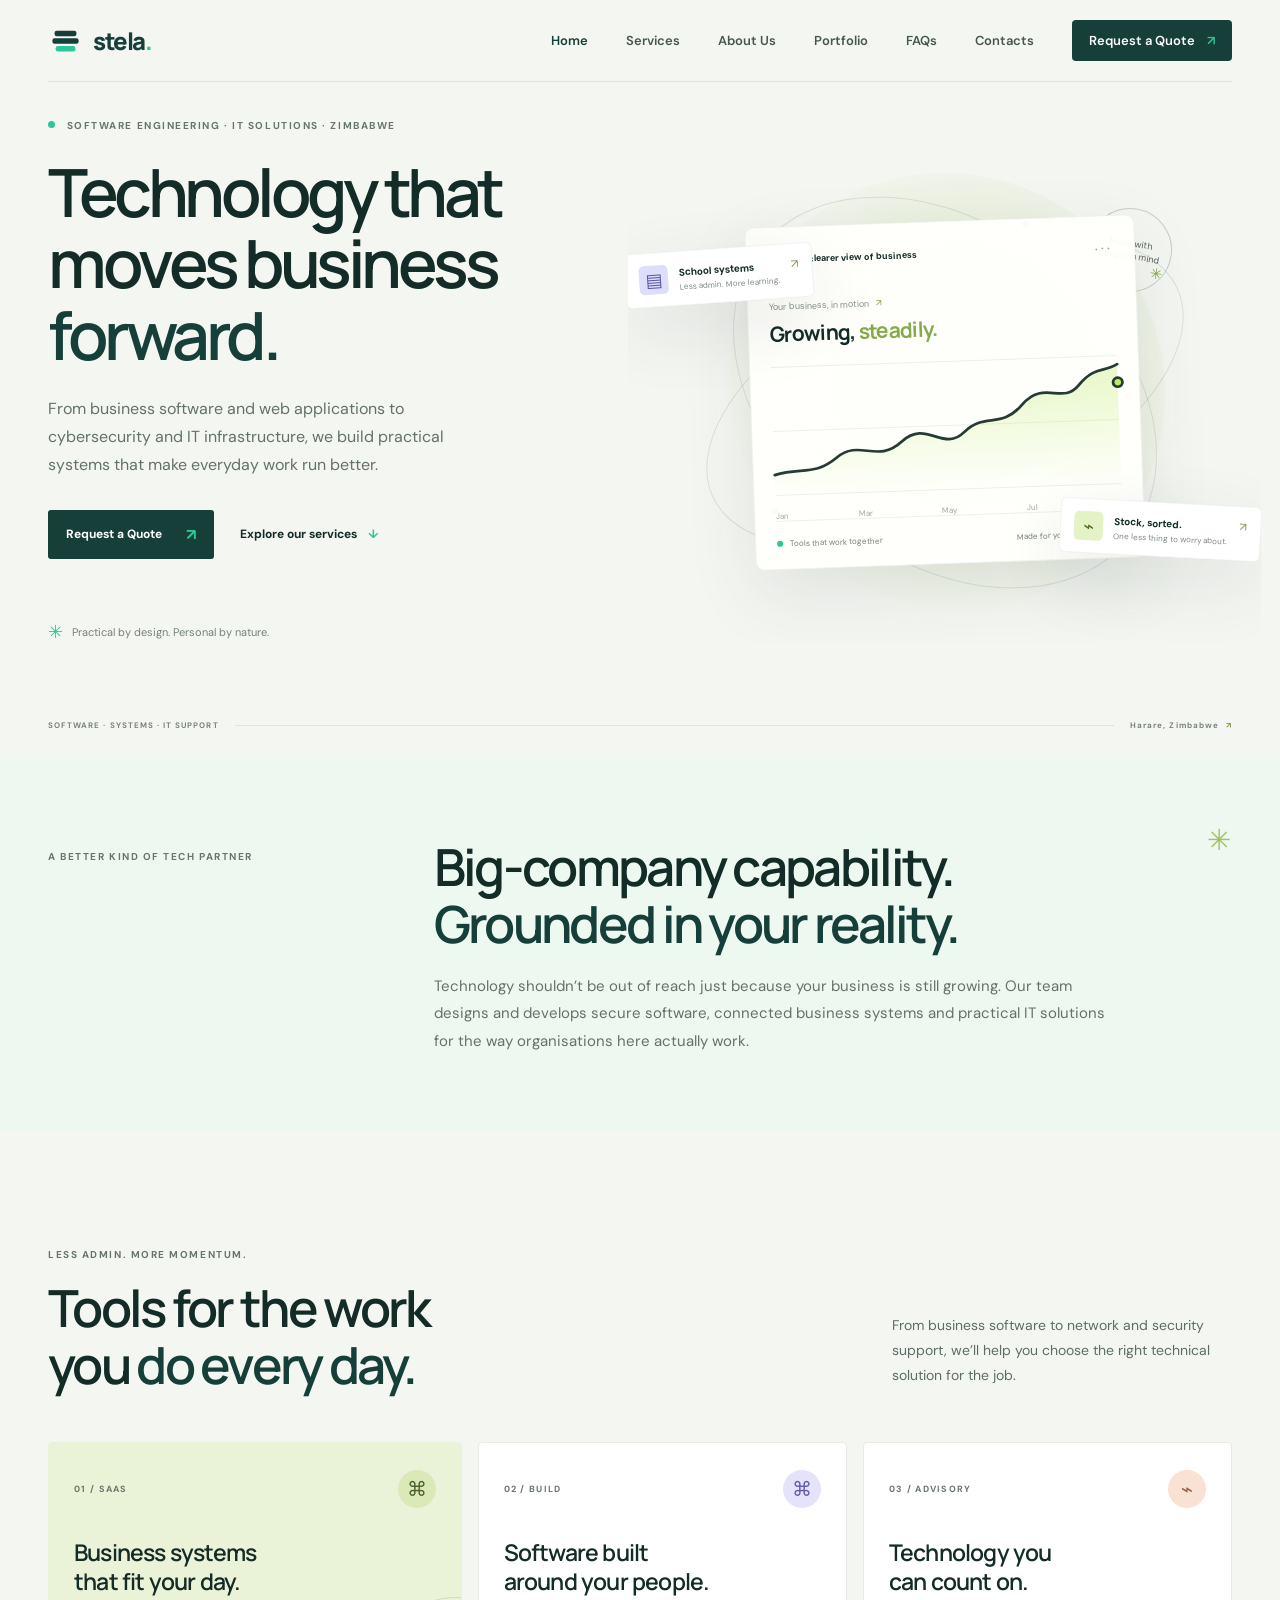
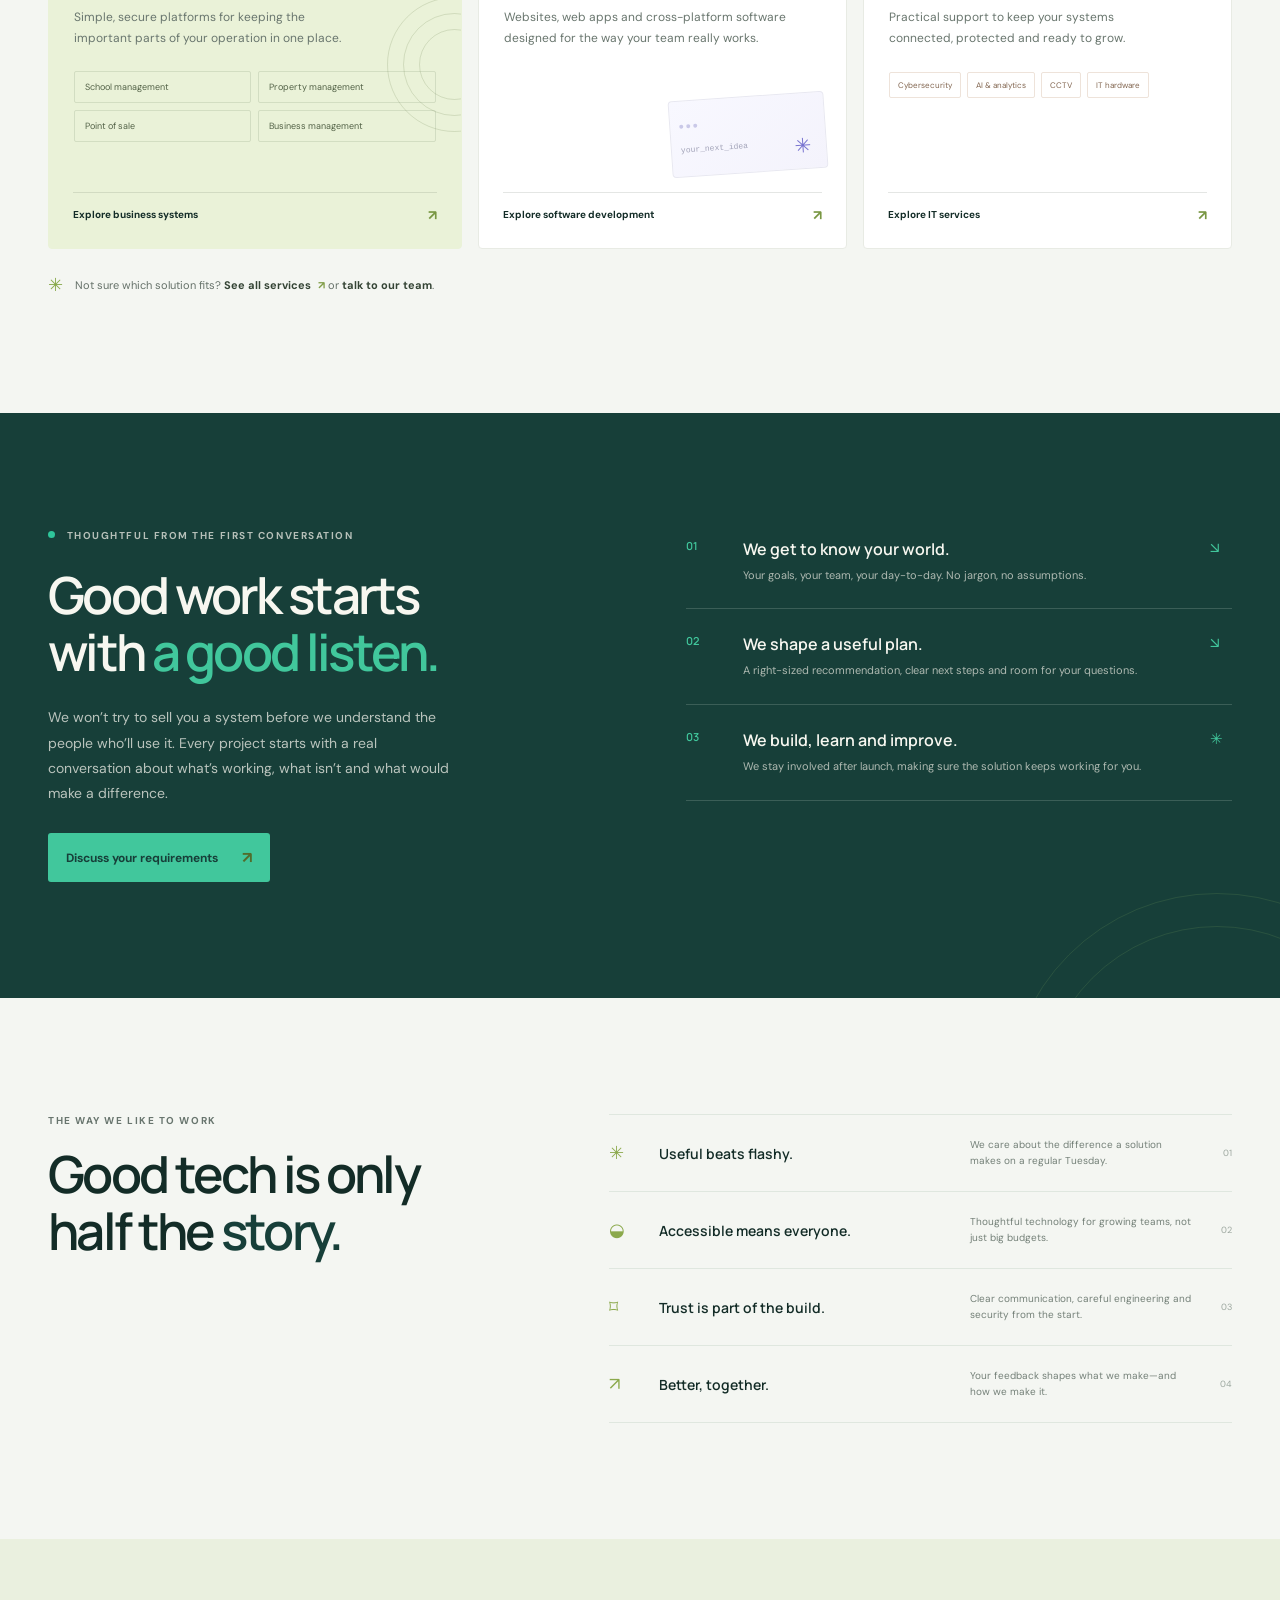
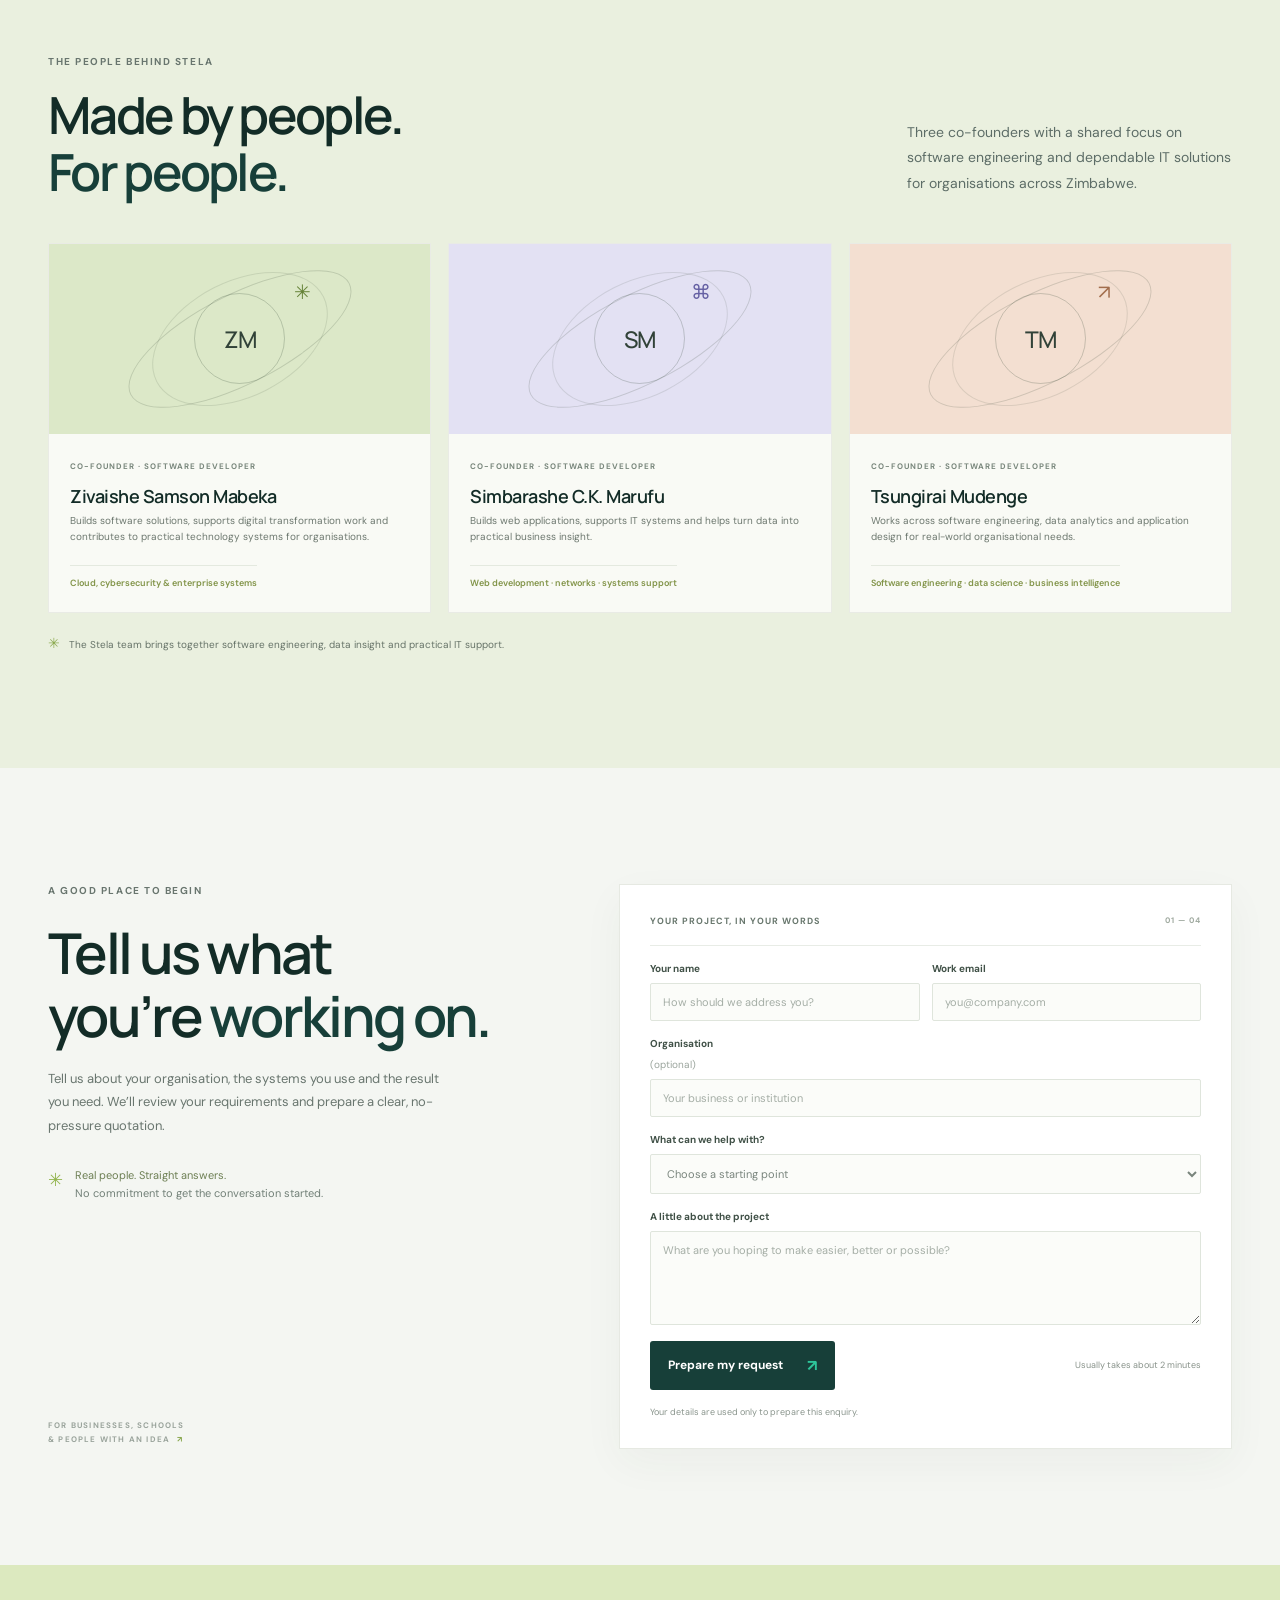
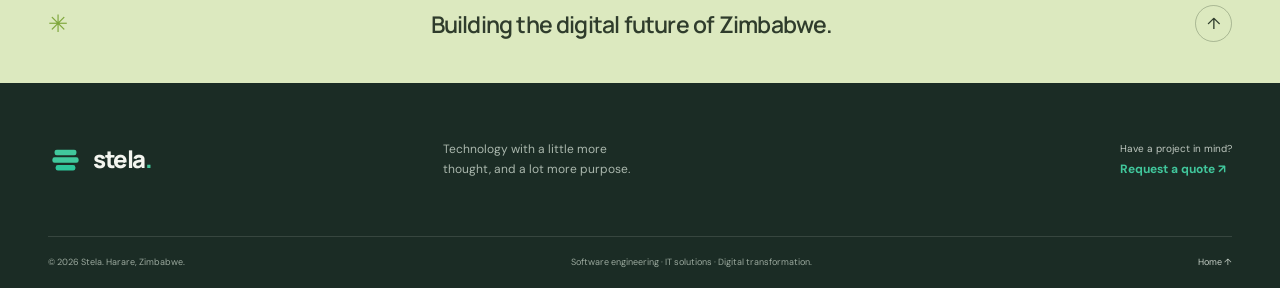
==== index.html @ 05c754e0 "initial commit" ====
<!doctype html>
<html lang="en">
  <head>
    <meta charset="utf-8" />
    <meta name="viewport" content="width=device-width, initial-scale=1" />
    <meta
      name="description"
      content="Stela builds practical, affordable software and technology for businesses, schools and organisations in Zimbabwe."
    />
    <meta name="theme-color" content="#f6f7f1" />
    <title>Stela — Technology that moves business forward</title>
    <link rel="preconnect" href="https://fonts.googleapis.com" />
    <link rel="preconnect" href="https://fonts.gstatic.com" crossorigin />
    <link
      href="https://fonts.googleapis.com/css2?family=DM+Sans:wght@400;500;600;700&family=Manrope:wght@400;500;600;700;800&display=swap"
      rel="stylesheet"
    />
    <link rel="stylesheet" href="styles.css" />
    <script src="script.js" defer></script>
  </head>
  <body>
    <a class="skip-link" href="#main">Skip to content</a>
    <header class="site-header">
      <a class="brand" href="index.html" aria-label="Stela home">
        <span class="brand-mark" aria-hidden="true">
          <svg viewBox="0 0 64 64" fill="none">
            <rect x="12" y="14" width="40" height="10" rx="4" fill="currentColor" />
            <rect x="8" y="28" width="48" height="10" rx="4" fill="currentColor" />
            <rect x="14" y="42" width="36" height="10" rx="4" fill="#2ec59a" />
          </svg>
        </span>
        <span>stela<span class="brand-period">.</span></span>
      </a>
      <button class="menu-toggle" type="button" aria-expanded="false" aria-controls="site-nav" aria-label="Open menu">
        <span></span><span></span>
      </button>
      <nav class="site-nav" id="site-nav" aria-label="Main navigation">
        <a href="index.html" aria-current="page">Home</a>
        <a href="services.html">Services</a>
        <a href="about.html">About Us</a>
        <a href="portfolio.html">Portfolio</a>
        <a href="faqs.html">FAQs</a>
        <a href="contact.html">Contacts</a>
        <a class="nav-cta" href="quote.html">Request a Quote <span aria-hidden="true">↗</span></a>
      </nav>
    </header>

    <main id="main">
      <section class="hero section-wrap" id="top">
        <div class="hero-copy">
          <p class="eyebrow"><span class="eyebrow-dot"></span> Software engineering · IT solutions · Zimbabwe</p>
          <h1>Technology that<br />moves business <span>forward.</span></h1>
          <p class="hero-intro">
            From business software and web applications to cybersecurity and IT infrastructure, we build practical systems that make everyday work run better.
          </p>
          <div class="hero-actions">
            <a class="button button-dark" href="quote.html">Request a Quote <span aria-hidden="true">↗</span></a>
            <a class="text-link" href="services.html">Explore our services <span aria-hidden="true">↓</span></a>
          </div>
          <div class="hero-footnote">
            <span class="mini-spark" aria-hidden="true">✳</span>
            <span>Practical by design. Personal by nature.</span>
          </div>
        </div>

        <div class="hero-art" aria-label="Abstract illustration of connected business software" role="img">
          <div class="art-orbit orbit-one"></div>
          <div class="art-orbit orbit-two"></div>
          <svg class="art-lines" viewBox="0 0 620 560" fill="none" aria-hidden="true">
            <path d="M67 134h102l52 52h84M407 79v89l-45 45h-58M530 284h-87l-55 55h-66M108 420h94l61-61h76" stroke="#293b34" stroke-opacity=".18" stroke-width="1.5" stroke-dasharray="4 7" />
            <circle cx="67" cy="134" r="4" fill="#c0eb62" />
            <circle cx="407" cy="79" r="4" fill="#7b82f6" />
            <circle cx="530" cy="284" r="4" fill="#f3a375" />
            <circle cx="108" cy="420" r="4" fill="#7b82f6" />
          </svg>
          <div class="art-card art-card-main">
            <div class="dashboard-head">
              <span class="dashboard-icon">s.</span>
              <span class="dashboard-label">A clearer view of business</span>
              <span class="dashboard-menu">···</span>
            </div>
            <div class="chart-caption">Your business, in motion <span>↗</span></div>
            <div class="chart-number">Growing, <em>steadily.</em></div>
            <div class="chart-area">
              <div class="chart-grid"><i></i><i></i><i></i></div>
              <svg viewBox="0 0 370 142" preserveAspectRatio="none" aria-hidden="true">
                <defs>
                  <linearGradient id="chartFill" x1="185" x2="185" y1="0" y2="142" gradientUnits="userSpaceOnUse">
                    <stop stop-color="#b9e85d" stop-opacity=".35" />
                    <stop offset="1" stop-color="#b9e85d" stop-opacity="0" />
                  </linearGradient>
                </defs>
                <path d="M0 119C29 111 42 122 67 102s43 9 70-15 44 14 67-8 39-1 63-28 43 2 61-19 27-13 42-22v132H0V119Z" fill="url(#chartFill)" />
                <path d="M0 119C29 111 42 122 67 102s43 9 70-15 44 14 67-8 39-1 63-28 43 2 61-19 27-13 42-22" fill="none" stroke="#263b33" stroke-width="3" stroke-linecap="round" />
                <circle cx="370" cy="30" r="5" fill="#c0eb62" stroke="#263b33" stroke-width="3" />
              </svg>
              <div class="chart-months"><span>Jan</span><span>Mar</span><span>May</span><span>Jul</span><span>Sep</span></div>
            </div>
            <div class="dashboard-bottom">
              <span><i class="live-dot"></i> Tools that work together</span>
              <span>Made for your next step <b>↗</b></span>
            </div>
          </div>
          <div class="art-card art-card-float float-school">
            <span class="float-icon float-purple">▤</span>
            <span><b>School systems</b><small>Less admin. More learning.</small></span>
            <span class="float-arrow">↗</span>
          </div>
          <div class="art-card art-card-float float-stock">
            <span class="float-icon float-lime">⌁</span>
            <span><b>Stock, sorted.</b><small>One less thing to worry about.</small></span>
            <span class="float-arrow">↗</span>
          </div>
          <div class="art-stamp"><span>Made with<br />people in mind</span><b>✳</b></div>
        </div>
        <div class="hero-bottom">
          <span>SOFTWARE · SYSTEMS · IT SUPPORT</span>
          <span class="hero-bottom-line"></span>
          <span>Harare, Zimbabwe <span aria-hidden="true">↗</span></span>
        </div>
      </section>

      <section class="intro-band">
        <div class="section-wrap intro-grid reveal">
          <p class="eyebrow">A better kind of tech partner</p>
          <div>
            <h2>Big-company capability.<br /><span>Grounded in your reality.</span></h2>
            <p>
              Technology shouldn’t be out of reach just because your business is still growing. Our team designs and develops secure software, connected business systems and practical IT solutions for the way organisations here actually work.
            </p>
          </div>
          <span class="intro-asterisk" aria-hidden="true">✳</span>
        </div>
      </section>

      <section class="solutions section-wrap section-space" id="solutions">
        <div class="section-heading reveal">
          <div>
            <p class="eyebrow">Less admin. More momentum.</p>
            <h2>Tools for the work<br />you <span>do every day.</span></h2>
          </div>
          <p>From business software to network and security support, we’ll help you choose the right technical solution for the job.</p>
        </div>
        <div class="solution-grid">
          <article class="solution-card solution-featured reveal">
            <div class="solution-top"><span class="solution-number">01 / SAAS</span><span class="card-icon icon-lime">⌘</span></div>
            <h3>Business systems<br />that fit your day.</h3>
            <p>Simple, secure platforms for keeping the important parts of your operation in one place.</p>
            <div class="product-list">
              <span>School management</span><span>Property management</span><span>Point of sale</span><span>Business management</span>
            </div>
            <a href="services.html" class="card-link">Explore business systems <span aria-hidden="true">↗</span></a>
            <span class="solution-decoration" aria-hidden="true"></span>
          </article>
          <article class="solution-card reveal">
            <div class="solution-top"><span class="solution-number">02 / BUILD</span><span class="card-icon icon-purple">⌘</span></div>
            <h3>Software built<br />around your people.</h3>
            <p>Websites, web apps and cross-platform software designed for the way your team really works.</p>
            <a href="services.html" class="card-link">Explore software development <span aria-hidden="true">↗</span></a>
            <div class="mini-window" aria-hidden="true"><i></i><i></i><i></i><span>your_next_idea</span><b>✳</b></div>
          </article>
          <article class="solution-card reveal">
            <div class="solution-top"><span class="solution-number">03 / ADVISORY</span><span class="card-icon icon-peach">⌁</span></div>
            <h3>Technology you<br />can count on.</h3>
            <p>Practical support to keep your systems connected, protected and ready to grow.</p>
            <div class="service-chips"><span>Cybersecurity</span><span>AI &amp; analytics</span><span>CCTV</span><span>IT hardware</span></div>
            <a href="services.html" class="card-link">Explore IT services <span aria-hidden="true">↗</span></a>
          </article>
        </div>
        <div class="solutions-note reveal"><span class="note-star">✳</span><span>Not sure which solution fits? <a href="services.html">See all services <b>↗</b></a> or <a href="quote.html">talk to our team</a>.</span></div>
      </section>

      <section class="approach" id="approach">
        <div class="section-wrap approach-inner section-space">
          <div class="approach-copy reveal">
            <p class="eyebrow eyebrow-light"><span class="eyebrow-dot"></span> Thoughtful from the first conversation</p>
            <h2>Good work starts<br />with <span>a good listen.</span></h2>
            <p>We won’t try to sell you a system before we understand the people who’ll use it. Every project starts with a real conversation about what’s working, what isn’t and what would make a difference.</p>
            <a href="quote.html" class="button button-light">Discuss your requirements <span aria-hidden="true">↗</span></a>
          </div>
          <div class="steps reveal">
            <article class="step">
              <span class="step-index">01</span>
              <div><h3>We get to know your world.</h3><p>Your goals, your team, your day-to-day. No jargon, no assumptions.</p></div>
              <span class="step-mark">↘</span>
            </article>
            <article class="step">
              <span class="step-index">02</span>
              <div><h3>We shape a useful plan.</h3><p>A right-sized recommendation, clear next steps and room for your questions.</p></div>
              <span class="step-mark">↘</span>
            </article>
            <article class="step">
              <span class="step-index">03</span>
              <div><h3>We build, learn and improve.</h3><p>We stay involved after launch, making sure the solution keeps working for you.</p></div>
              <span class="step-mark">✳</span>
            </article>
          </div>
          <span class="approach-orbit" aria-hidden="true"></span>
        </div>
      </section>

      <section class="values section-wrap section-space">
        <div class="values-heading reveal">
          <p class="eyebrow">The way we like to work</p>
          <h2>Good tech is only<br />half the <span>story.</span></h2>
        </div>
        <div class="values-list">
          <article class="value-row reveal"><span class="value-icon">✳</span><h3>Useful beats flashy.</h3><p>We care about the difference a solution makes on a regular Tuesday.</p><span class="value-index">01</span></article>
          <article class="value-row reveal"><span class="value-icon">◒</span><h3>Accessible means everyone.</h3><p>Thoughtful technology for growing teams, not just big budgets.</p><span class="value-index">02</span></article>
          <article class="value-row reveal"><span class="value-icon">⌑</span><h3>Trust is part of the build.</h3><p>Clear communication, careful engineering and security from the start.</p><span class="value-index">03</span></article>
          <article class="value-row reveal"><span class="value-icon">↗</span><h3>Better, together.</h3><p>Your feedback shapes what we make—and how we make it.</p><span class="value-index">04</span></article>
        </div>
      </section>

      <section class="people section-space" id="people">
        <div class="section-wrap">
          <div class="section-heading people-heading reveal">
            <div><p class="eyebrow">The people behind Stela</p><h2>Made by people.<br /><span>For people.</span></h2></div>
            <p>Three co-founders with a shared focus on software engineering and dependable IT solutions for organisations across Zimbabwe.</p>
          </div>
          <div class="founder-grid">
            <article class="founder-card reveal">
              <div class="founder-art founder-art-one"><span class="founder-initials">ZM</span><span class="founder-star">✳</span><span class="founder-orbit"></span></div>
              <div class="founder-info"><span class="founder-role">CO-FOUNDER · SOFTWARE DEVELOPER</span><h3>Zivaishe Samson Mabeka</h3><p>Builds software solutions, supports digital transformation work and contributes to practical technology systems for organisations.</p><span class="profile-note">Cloud, cybersecurity &amp; enterprise systems</span></div>
            </article>
            <article class="founder-card reveal">
              <div class="founder-art founder-art-two"><span class="founder-initials">SM</span><span class="founder-star">⌘</span><span class="founder-orbit"></span></div>
              <div class="founder-info"><span class="founder-role">CO-FOUNDER · SOFTWARE DEVELOPER</span><h3>Simbarashe C.K. Marufu</h3><p>Builds web applications, supports IT systems and helps turn data into practical business insight.</p><span class="profile-note">Web development · networks · systems support</span></div>
            </article>
            <article class="founder-card reveal">
              <div class="founder-art founder-art-three"><span class="founder-initials">TM</span><span class="founder-star">↗</span><span class="founder-orbit"></span></div>
              <div class="founder-info"><span class="founder-role">CO-FOUNDER · SOFTWARE DEVELOPER</span><h3>Tsungirai Mudenge</h3><p>Works across software engineering, data analytics and application design for real-world organisational needs.</p><span class="profile-note">Software engineering · data science · business intelligence</span></div>
            </article>
          </div>
          <p class="people-footnote reveal"><span>✳</span> The Stela team brings together software engineering, data insight and practical IT support.</p>
        </div>
      </section>

      <section class="quote-section section-wrap section-space" id="quote">
        <div class="quote-copy reveal">
          <p class="eyebrow">A good place to begin</p>
          <h2>Tell us what<br />you’re <span>working on.</span></h2>
          <p>Tell us about your organisation, the systems you use and the result you need. We’ll review your requirements and prepare a clear, no-pressure quotation.</p>
          <div class="quote-promise"><span>✳</span><span>Real people. Straight answers.<br /><b>No commitment to get the conversation started.</b></span></div>
          <div class="quote-side-note">FOR BUSINESSES, SCHOOLS<br />&amp; PEOPLE WITH AN IDEA <span>↗</span></div>
        </div>
        <div class="quote-form-wrap reveal">
          <form id="quote-form">
            <div class="form-heading"><span>YOUR PROJECT, IN YOUR WORDS</span><span class="form-step">01 — 04</span></div>
            <div class="form-row">
              <label>Your name<input name="name" autocomplete="name" placeholder="How should we address you?" required /></label>
              <label>Work email<input name="email" type="email" autocomplete="email" placeholder="you@company.com" required /></label>
            </div>
            <label>Organisation <span class="optional">(optional)</span><input name="organisation" autocomplete="organization" placeholder="Your business or institution" /></label>
            <label>What can we help with?
              <select name="service" required>
                <option value="" disabled selected>Choose a starting point</option>
                <option>SaaS / business management system</option>
                <option>Website or web application</option>
                <option>Custom software development</option>
                <option>AI or data analytics</option>
                <option>Cybersecurity or IT support</option>
                <option>CCTV or computer hardware</option>
                <option>Something else — let’s talk</option>
              </select>
            </label>
            <label>A little about the project<textarea name="details" rows="4" placeholder="What are you hoping to make easier, better or possible?" required></textarea></label>
            <div class="form-bottom">
              <button class="button button-dark" type="submit">Prepare my request <span aria-hidden="true">↗</span></button>
              <span>Usually takes about 2 minutes</span>
            </div>
            <p class="form-privacy">Your details are used only to prepare this enquiry.</p>
            <div class="form-status" id="form-status" role="status" aria-live="polite" hidden>
              <span class="status-icon">✳</span>
              <div><b id="status-title"></b><p id="status-message"></p><a id="draft-link" class="draft-link" href="#" hidden>Open email draft <span aria-hidden="true">↗</span></a></div>
            </div>
          </form>
        </div>
      </section>

      <section class="closing-band">
        <div class="section-wrap closing-content reveal"><span>✳</span><p>Building the digital future of Zimbabwe.</p><a href="#top" aria-label="Back to top">↑</a></div>
      </section>
    </main>

    <footer class="site-footer">
      <div class="section-wrap footer-main">
        <a class="brand footer-brand" href="index.html" aria-label="Stela home"><span class="brand-mark" aria-hidden="true"><svg viewBox="0 0 64 64" fill="none"><rect x="12" y="14" width="40" height="10" rx="4" fill="currentColor" /><rect x="8" y="28" width="48" height="10" rx="4" fill="currentColor" /><rect x="14" y="42" width="36" height="10" rx="4" fill="#2ec59a" /></svg></span><span>stela<span class="brand-period">.</span></span></a>
        <p>Technology with a little more<br />thought, and a lot more purpose.</p>
        <a class="footer-contact" href="quote.html">Have a project in mind? <b>Request a quote ↗</b></a>
      </div>
      <div class="section-wrap footer-bottom"><span>© <span id="year"></span> Stela. Harare, Zimbabwe.</span><span>Software engineering · IT solutions · Digital transformation.</span><a href="index.html">Home ↑</a></div>
    </footer>
  </body>
</html>
---- styles.css ----
:root {
  color-scheme: light;
  --paper: #f4f6f2;
  --white: #fff;
  --ink: #132c27;
  --muted: #5d6d67;
  --line: #dfe7df;
  --brand: #2ec59a;
  --brand-deep: #173f39;
  --brand-soft: #edf9f4;
  --lime: #41c79c;
  --purple: #dfeaf7;
  --peach: #f7d2b8;
  --dark: #173f39;
  --sans: "DM Sans", "Segoe UI", sans-serif;
  --display: "Manrope", "DM Sans", sans-serif;
  font-family: var(--sans);
  color: var(--ink);
  background: var(--paper);
  font-synthesis: none;
  text-rendering: optimizeLegibility;
  -webkit-font-smoothing: antialiased;
  scroll-behavior: smooth;
}

* { box-sizing: border-box; }
body { margin: 0; min-width: 320px; }
a { color: inherit; text-decoration: none; }
button, input, select, textarea { font: inherit; }
button, a { -webkit-tap-highlight-color: transparent; }
::selection { color: var(--ink); background: var(--lime); }

.section-wrap { width: min(1200px, calc(100% - 96px)); margin-inline: auto; }
.section-space { padding-block: 116px; }
.skip-link { position: absolute; z-index: 20; top: 8px; left: 8px; padding: 12px 16px; background: var(--white); transform: translateY(-150%); }
.skip-link:focus { transform: translateY(0); }

.site-header { height: 82px; width: min(1440px, calc(100% - 96px)); margin-inline: auto; display: flex; align-items: center; justify-content: space-between; border-bottom: 1px solid rgba(29, 44, 38, .1); position: relative; z-index: 10; }
.brand { display: inline-flex; align-items: center; gap: 10px; color: var(--brand-deep); font: 800 24px/1 var(--display); letter-spacing: -1.5px; }
.brand-mark { width: 35px; height: 35px; display: inline-flex; color: var(--brand-deep); }
.brand-mark svg { width: 100%; height: 100%; display: block; }
.brand-mark rect { transition: transform .2s ease; }
.brand-mark:hover rect:nth-child(3) { transform: translateY(-1px); }
.brand-period { color: var(--brand); }
.site-nav { display: flex; align-items: center; gap: 38px; font-size: 13px; font-weight: 600; color: #47574f; }
.site-nav > a:not(.nav-cta) { transition: color .2s ease; }
.site-nav > a:not(.nav-cta):hover { color: var(--brand-deep); }
.site-nav > a[aria-current="page"]:not(.nav-cta) { color: var(--brand-deep); }
.nav-cta { padding: 12px 17px; color: var(--white); background: var(--dark); border-radius: 4px; }
.nav-cta span { padding-left: 9px; color: var(--brand); }
.menu-toggle { display: none; }

.hero { position: relative; min-height: 680px; display: grid; grid-template-columns: 1fr 1.02fr; align-items: center; padding-top: 37px; padding-bottom: 96px; }
.hero-copy { position: relative; z-index: 2; padding-bottom: 22px; }
.eyebrow { margin: 0 0 24px; color: #68756e; font-size: 10px; font-weight: 700; letter-spacing: 1.55px; text-transform: uppercase; }
.eyebrow-dot { width: 7px; height: 7px; display: inline-block; border-radius: 50%; background: var(--brand); margin-right: 8px; vertical-align: 1px; }
h1, h2, h3, p { margin-top: 0; }
.hero h1 { margin: 0; max-width: 620px; font: 600 clamp(48px, 5.2vw, 72px)/1.07 var(--display); letter-spacing: -4.5px; }
.hero h1 > span, .section-heading h2 span, .intro-grid h2 span, .values h2 span, .quote-copy h2 span { color: var(--brand-deep); }
.hero-intro { max-width: 450px; margin: 25px 0 0; color: #64716b; font-size: 16px; line-height: 1.75; }
.hero-actions { display: flex; align-items: center; gap: 26px; margin-top: 31px; }
.button { min-height: 49px; display: inline-flex; align-items: center; justify-content: center; gap: 24px; padding: 0 18px; border: 0; border-radius: 3px; cursor: pointer; font-size: 12px; font-weight: 700; transition: background .2s ease, transform .2s ease; }
.button:hover { transform: translateY(-2px); }
.button-dark { color: white; background: var(--dark); }
.button-dark:hover { background: #204a42; }
.button-dark span { color: var(--brand); font-size: 16px; }
.text-link { font-size: 12px; font-weight: 700; }
.text-link span { padding-left: 8px; color: var(--brand); }
.hero-footnote { display: flex; align-items: center; gap: 9px; margin-top: 61px; color: #758179; font-size: 11px; }
.mini-spark { color: var(--brand); font-size: 18px; }
.hero-art { position: relative; min-height: 500px; display: grid; place-items: center; margin: 0 -29px 0 -6px; isolation: isolate; overflow: clip; }
.hero-art::before { content: ""; position: absolute; z-index: -2; width: 440px; height: 440px; border-radius: 50%; background: radial-gradient(circle at 54% 46%, #e8efd9 0, #e8efd9 38%, rgba(232, 239, 217, .12) 69%, transparent 70%); }
.art-orbit { position: absolute; border: 1px solid rgba(72, 92, 75, .14); border-radius: 50%; transform: rotate(-24deg); }
.orbit-one { width: 510px; height: 255px; }
.orbit-two { width: 470px; height: 335px; transform: rotate(38deg); }
.art-lines { position: absolute; inset: 3% 0 0; width: 100%; height: 94%; }
.art-card { border: 1px solid rgba(33, 54, 43, .06); box-shadow: 0 24px 70px rgba(37, 58, 46, .1); }
.art-card-main { position: relative; z-index: 1; width: min(390px, 77%); padding: 20px 21px 17px; background: rgba(255, 255, 252, .96); border-radius: 9px; transform: rotate(-2deg); }
.dashboard-head, .dashboard-bottom { display: flex; align-items: center; justify-content: space-between; }
.dashboard-icon { width: 24px; height: 24px; display: grid; place-items: center; color: #123f39; background: var(--brand-soft); border-radius: 5px; font: 800 11px var(--display); }
.dashboard-label { flex: 1; padding-left: 9px; font-size: 9px; font-weight: 700; }
.dashboard-menu { color: #9ba69e; letter-spacing: 3px; }
.chart-caption { margin-top: 29px; color: #87918a; font-size: 9px; }
.chart-caption span { color: #739c37; padding-left: 5px; }
.chart-number { margin-top: 7px; font: 700 21px var(--display); letter-spacing: -.7px; }
.chart-number em { color: #86a949; font-style: normal; }
.chart-area { position: relative; height: 164px; margin-top: 9px; }
.chart-grid { position: absolute; inset: 10px 0 25px; display: flex; flex-direction: column; justify-content: space-between; }
.chart-grid i { width: 100%; height: 1px; background: #ecf0e9; }
.chart-area svg { position: absolute; inset: 10px 0 25px; width: 100%; height: calc(100% - 35px); overflow: visible; }
.chart-months { position: absolute; inset: auto 0 0; display: flex; justify-content: space-between; color: #a0aaa2; font-size: 8px; }
.dashboard-bottom { padding-top: 14px; border-top: 1px solid #eef0eb; color: #758078; font-size: 8px; }
.dashboard-bottom b { padding-left: 5px; color: var(--brand); font-size: 12px; }
.live-dot { width: 6px; height: 6px; display: inline-block; margin-right: 5px; border-radius: 50%; background: var(--brand); }
.art-card-float { position: absolute; z-index: 2; display: flex; align-items: center; gap: 11px; padding: 12px 13px; background: #fff; border-radius: 6px; }
.float-school { top: 105px; left: -3px; transform: rotate(-4deg); }
.float-stock { right: 0; bottom: 86px; transform: rotate(3deg); }
.float-icon { width: 29px; height: 29px; display: grid; place-items: center; border-radius: 5px; font-size: 18px; }
.float-purple { color: #5554a7; background: #deddfa; }
.float-lime { color: #506c28; background: #e3f3c6; }
.art-card-float b, .art-card-float small { display: block; }
.art-card-float b { font-size: 10px; }
.art-card-float small { margin-top: 3px; color: #7d8881; font-size: 8px; }
.float-arrow { align-self: flex-start; color: #839a56; font-size: 12px; }
.art-stamp { position: absolute; right: 14%; top: 65px; width: 84px; height: 84px; display: grid; place-items: center; border: 1px solid rgba(52, 69, 54, .23); border-radius: 50%; color: #566450; text-align: center; font-size: 9px; line-height: 1.45; transform: rotate(9deg); }
.art-stamp b { position: absolute; right: 5px; bottom: 9px; color: #86aa49; font-size: 15px; }
.hero-bottom { position: absolute; right: 0; bottom: 32px; left: 0; display: flex; align-items: center; gap: 16px; color: #79847d; font-size: 8px; font-weight: 700; letter-spacing: 1.05px; }
.hero-bottom > span:last-child { white-space: nowrap; }
.hero-bottom > span:last-child span { color: #819e4b; padding-left: 4px; }
.hero-bottom-line { height: 1px; flex: 1; background: #dfe4dc; }

.intro-band { background: #edf8f1; }
.intro-grid { position: relative; display: grid; grid-template-columns: .65fr 1.5fr; gap: 40px; align-items: start; padding-block: 76px; }
.intro-grid .eyebrow { padding-top: 12px; }
.intro-grid h2, .section-heading h2, .approach h2, .values h2, .quote-copy h2 { margin: 0; font: 600 clamp(36px, 4vw, 54px)/1.12 var(--display); letter-spacing: -2.7px; }
.intro-grid > div > p { max-width: 690px; margin: 20px 0 0; color: #657169; font-size: 15px; line-height: 1.85; }
.intro-asterisk { position: absolute; top: 59px; right: 1px; color: #a2c25f; font-size: 29px; }

.section-heading { display: flex; align-items: end; justify-content: space-between; gap: 44px; margin-bottom: 48px; }
.section-heading .eyebrow { margin-bottom: 18px; }
.section-heading > p { max-width: 340px; margin: 0 0 5px; color: var(--muted); font-size: 14px; line-height: 1.8; }
.solution-grid { display: grid; grid-template-columns: 1.12fr 1fr 1fr; gap: 16px; align-items: stretch; }
.solution-card { min-height: 407px; position: relative; overflow: hidden; padding: 27px 25px; background: #fff; border: 1px solid #e8ebe4; border-radius: 4px; }
.solution-featured { background: #eaf2d8; border-color: #eaf2d8; }
.solution-top { display: flex; align-items: center; justify-content: space-between; }
.solution-number { color: #68766d; font-size: 9px; font-weight: 700; letter-spacing: 1.3px; }
.card-icon { width: 38px; height: 38px; display: grid; place-items: center; border-radius: 50%; font-size: 20px; }
.icon-lime { color: #4a622d; background: #d9eab7; }
.icon-purple { color: #615dac; background: #e5e3fb; }
.icon-peach { color: #9a6344; background: #f9e1d3; }
.solution-card h3 { position: relative; z-index: 1; margin: 30px 0 11px; font: 600 23px/1.26 var(--display); letter-spacing: -.8px; }
.solution-card > p { position: relative; z-index: 1; max-width: 290px; margin: 0; color: #69766e; font-size: 12px; line-height: 1.75; }
.product-list { display: grid; grid-template-columns: 1fr 1fr; gap: 7px; margin-top: 22px; }
.product-list span, .service-chips span { padding: 9px 10px; border: 1px solid rgba(60, 83, 49, .13); border-radius: 2px; color: #536247; font-size: 9px; }
.card-link { position: absolute; right: 24px; bottom: 24px; left: 24px; z-index: 2; display: flex; justify-content: space-between; align-items: center; padding-top: 13px; border-top: 1px solid rgba(48, 65, 51, .13); font-size: 10px; font-weight: 700; }
.card-link span { color: #799743; font-size: 14px; }
.solution-decoration { position: absolute; width: 135px; height: 135px; right: -61px; top: 154px; border: 1px solid rgba(74, 98, 45, .16); border-radius: 50%; }
.solution-decoration::before, .solution-decoration::after { content: ""; position: absolute; inset: 15px; border: inherit; border-radius: inherit; }
.solution-decoration::after { inset: 31px; }
.mini-window { position: absolute; right: 20px; bottom: 75px; width: 156px; height: 77px; padding: 11px 9px; border: 1px solid #e8e8f1; border-radius: 4px; background: linear-gradient(140deg, #f8f8ff, #f4f3fc); transform: rotate(-4deg); }
.mini-window i { display: inline-block; width: 4px; height: 4px; margin-right: 3px; border-radius: 50%; background: #cac9e8; }
.mini-window > span { display: block; margin-top: 12px; color: #a2a3b8; font: 8px monospace; }
.mini-window b { position: absolute; right: 14px; bottom: 10px; color: #7772cf; font-size: 20px; }
.service-chips { position: relative; z-index: 1; display: flex; flex-wrap: wrap; gap: 6px; max-width: 260px; margin-top: 23px; }
.service-chips span { padding: 7px 8px; border-color: #eee3da; color: #826650; font-size: 8px; }
.solutions-note { display: flex; align-items: center; gap: 12px; margin-top: 24px; color: #657169; font-size: 11px; }
.note-star { color: #86a849; font-size: 18px; }
.solutions-note a { color: #344435; font-weight: 700; }
.solutions-note a b { padding-left: 4px; color: #829e4a; }

.approach { position: relative; overflow: hidden; color: #f7f7f0; background: var(--dark); }
.approach-inner { position: relative; display: grid; grid-template-columns: 1fr 1.1fr; gap: 12%; }
.eyebrow-light { color: #b6c0b9; }
.approach h2 span { color: var(--lime); }
.approach-copy > p:not(.eyebrow) { max-width: 410px; margin: 25px 0 27px; color: #bac4bd; font-size: 14px; line-height: 1.8; }
.button-light { color: var(--dark); background: var(--lime); }
.button-light span { color: #516d2c; font-size: 16px; }
.steps { position: relative; z-index: 1; }
.step { display: grid; grid-template-columns: 40px 1fr 22px; gap: 17px; padding: 24px 0; border-bottom: 1px solid rgba(238, 245, 236, .17); }
.step:first-child { padding-top: 9px; }
.step-index { color: var(--lime); font: 600 11px var(--display); }
.step h3 { margin: 0 0 6px; font: 600 16px var(--display); }
.step p { margin: 0; color: #aeb9b1; font-size: 11px; line-height: 1.7; }
.step-mark { color: var(--lime); font-size: 15px; }
.approach-orbit { position: absolute; right: -195px; bottom: -315px; width: 420px; height: 420px; border: 1px solid rgba(193, 230, 120, .11); border-radius: 50%; }
.approach-orbit::after { content: ""; position: absolute; inset: 32px; border: 1px solid rgba(193, 230, 120, .11); border-radius: 50%; }

.values { display: grid; grid-template-columns: .85fr 1.3fr; gap: 13%; }
.values-heading { align-self: start; position: sticky; top: 35px; }
.values-heading .eyebrow { margin-bottom: 18px; }
.values-list { border-top: 1px solid var(--line); }
.value-row { display: grid; grid-template-columns: 35px 1fr minmax(140px, .75fr) 25px; gap: 15px; align-items: center; padding: 22px 0; border-bottom: 1px solid var(--line); }
.value-icon { color: #8ba94c; font-size: 18px; }
.value-row h3 { margin: 0; font: 600 14px var(--display); }
.value-row p { margin: 0; color: #748078; font-size: 10px; line-height: 1.6; }
.value-index { color: #9ca79f; font-size: 9px; text-align: right; }

.people { background: #eaf0df; }
.people .section-space { padding-block: 103px; }
.people-heading { margin-bottom: 42px; }
.people-heading > p { max-width: 325px; }
.founder-grid { display: grid; grid-template-columns: repeat(3, 1fr); gap: 17px; }
.founder-card { overflow: hidden; background: #f9faf5; border: 1px solid rgba(45, 64, 46, .08); }
.founder-art { height: 190px; position: relative; display: grid; place-items: center; overflow: hidden; }
.founder-art-one { background: #dce8c8; }
.founder-art-two { background: #e3e1f3; }
.founder-art-three { background: #f3dfd1; }
.founder-initials { z-index: 1; width: 91px; height: 91px; display: grid; place-items: center; border: 1px solid rgba(39, 59, 43, .22); border-radius: 50%; color: #314238; font: 500 23px var(--display); letter-spacing: -1px; }
.founder-star { position: absolute; z-index: 2; top: 35px; right: calc(50% - 71px); color: #658237; font-size: 20px; }
.founder-art-two .founder-star { color: #6560a3; }
.founder-art-three .founder-star { color: #a26e4d; }
.founder-orbit { position: absolute; width: 246px; height: 90px; border: 1px solid rgba(44, 62, 46, .18); border-radius: 50%; transform: rotate(-27deg); }
.founder-orbit::after { content: ""; position: absolute; inset: -14px 28px; border: 1px solid rgba(44, 62, 46, .12); border-radius: 50%; }
.founder-info { padding: 19px 21px 21px; }
.founder-role { color: #79877c; font-size: 8px; font-weight: 700; letter-spacing: 1px; }
.founder-info h3 { margin: 10px 0 5px; font: 600 18px var(--display); letter-spacing: -.5px; }
.founder-info > p { min-height: 36px; margin: 0; color: #6d786f; font-size: 10px; line-height: 1.65; }
.profile-note { display: inline-block; margin-top: 16px; padding-top: 11px; border-top: 1px solid #e4e9df; color: #819347; font-size: 9px; font-weight: 600; }
.people-footnote { margin: 21px 0 0; color: #667368; font-size: 10px; }
.people-footnote span { margin-right: 6px; color: #8aa84d; font-size: 14px; }

.quote-section { display: grid; grid-template-columns: .85fr 1.15fr; gap: 10%; }
.quote-copy { position: relative; }
.quote-copy h2 { font-size: clamp(39px, 4.4vw, 58px); }
.quote-copy > p:not(.eyebrow) { max-width: 405px; margin: 20px 0 0; color: #69766f; font-size: 13px; line-height: 1.8; }
.quote-promise { display: flex; align-items: start; gap: 12px; margin-top: 29px; color: #6d7f54; font-size: 11px; line-height: 1.65; }
.quote-promise > span:first-child { color: #91b44d; font-size: 18px; }
.quote-promise b { color: #728078; font-weight: 400; }
.quote-side-note { position: absolute; bottom: 2px; color: #9aa49c; font-size: 8px; font-weight: 700; letter-spacing: 1.2px; line-height: 1.8; }
.quote-side-note span { padding-left: 4px; color: #88a64e; }
.quote-form-wrap { padding: 30px; background: #fff; border: 1px solid #e6e9e2; box-shadow: 0 14px 40px rgba(43, 62, 47, .045); }
.form-heading { display: flex; justify-content: space-between; padding-bottom: 18px; border-bottom: 1px solid #e8ece6; color: #68776d; font-size: 9px; font-weight: 700; letter-spacing: 1px; }
.form-step { color: #a0aaa0; font-size: 8px; }
#quote-form { display: grid; gap: 16px; }
#quote-form > label, .form-row > label { display: grid; gap: 8px; color: #405147; font-size: 10px; font-weight: 700; }
.form-row { display: grid; grid-template-columns: 1fr 1fr; gap: 12px; }
#quote-form input, #quote-form select, #quote-form textarea { width: 100%; padding: 11px 12px; border: 1px solid #dfe5dc; border-radius: 2px; outline: 0; background: #fbfcf9; color: var(--ink); font-size: 11px; font-weight: 400; transition: border-color .2s ease, box-shadow .2s ease; }
#quote-form input:focus, #quote-form select:focus, #quote-form textarea:focus { border-color: #8da94e; box-shadow: 0 0 0 3px rgba(141, 169, 78, .13); }
#quote-form input::placeholder, #quote-form textarea::placeholder { color: #a5aea6; }
#quote-form select { color: #79857d; }
#quote-form textarea { min-height: 94px; resize: vertical; }
.optional { color: #9ba59d; font-weight: 400; }
.form-bottom { display: flex; align-items: center; justify-content: space-between; gap: 12px; }
.form-bottom > span { color: #89938b; font-size: 9px; }
.form-privacy { margin: 0; color: #8a958d; font-size: 9px; }
.form-status { display: flex; gap: 11px; padding: 14px; background: #eef4df; color: #354631; }
.form-status[hidden] { display: none; }
.status-icon { color: #80a341; font-size: 17px; }
.form-status b { font-size: 11px; }
.form-status p { margin: 4px 0 0; color: #637065; font-size: 10px; line-height: 1.6; }
.draft-link { display: inline-block; margin-top: 8px; color: #435b2a; font-size: 10px; font-weight: 700; }
.draft-link span { color: #809d48; }

.closing-band { color: #f5f6ee; background: #dce9bf; }
.closing-content { min-height: 118px; display: flex; align-items: center; justify-content: space-between; color: #2f3c2c; }
.closing-content > span { color: #7fa73c; font-size: 24px; }
.closing-content p { margin: 0; font: 600 23px var(--display); letter-spacing: -.8px; }
.closing-content > a { width: 37px; height: 37px; display: grid; place-items: center; border: 1px solid rgba(40, 58, 36, .28); border-radius: 50%; font-size: 16px; }
.site-footer { color: #edf2eb; background: #1b2c25; }
.footer-main { min-height: 153px; display: grid; grid-template-columns: 1fr 1fr 1fr; align-items: center; }
.footer-brand { color: #f3f5ef; }
.footer-brand .brand-mark { color: var(--lime); }
.footer-brand .brand-period { color: var(--lime); }
.footer-main > p { margin: 0; color: #aab7ad; font-size: 12px; line-height: 1.7; }
.footer-contact { justify-self: end; color: #c0c9c1; font-size: 10px; }
.footer-contact b { display: block; margin-top: 6px; color: var(--lime); font-size: 12px; }
.footer-bottom { min-height: 52px; display: flex; align-items: center; justify-content: space-between; gap: 20px; border-top: 1px solid rgba(240, 245, 238, .13); color: #9ba99e; font-size: 9px; }
.footer-bottom a { color: #c4cec5; }

.page-hero { padding-top: 100px; padding-bottom: 90px; }
.page-hero .eyebrow { margin-bottom: 23px; }
.page-title { margin: 0; font: 600 clamp(48px, 6vw, 75px)/1.07 var(--display); letter-spacing: -4px; }
.page-title > span { color: var(--brand); }
.page-intro { max-width: 650px; margin: 22px 0 27px; color: #64716b; font-size: 15px; line-height: 1.8; }
.subpage-section { padding-block: 94px; }
.subpage-tint { background: #eaf0df; }
.service-detail-grid { display: grid; grid-template-columns: repeat(2, 1fr); gap: 14px; }
.detail-card { min-height: 235px; display: flex; flex-direction: column; align-items: flex-start; padding: 25px; background: #fff; border: 1px solid #e6eae1; }
.detail-index { color: #7d8c6b; font-size: 9px; font-weight: 700; letter-spacing: 1.2px; }
.detail-card h3 { margin: 19px 0 9px; font: 600 21px/1.3 var(--display); letter-spacing: -.5px; }
.detail-card p { margin: 0 0 20px; color: #6b786f; font-size: 12px; line-height: 1.75; }
.detail-card a { display: flex; justify-content: space-between; gap: 14px; width: 100%; margin-top: auto; padding-top: 12px; border-top: 1px solid #edf0ea; font-size: 10px; font-weight: 700; }
.detail-card a span { color: #829e4a; font-size: 14px; }
.service-list { border-top: 1px solid #d5decc; }
.service-line { display: grid; grid-template-columns: 39px minmax(0, 1fr) auto; align-items: center; gap: 19px; padding: 22px 0; border-bottom: 1px solid #d5decc; }
.service-line > span:first-child, .principle-card > span, .capability-card > span, .contact-check > span { color: #809648; font: 600 10px var(--display); }
.service-line h3 { margin: 0 0 5px; font: 600 15px var(--display); }
.service-line p { max-width: 670px; margin: 0; color: #6c796f; font-size: 11px; line-height: 1.7; }
.service-tag { padding: 7px 9px; border: 1px solid #d7dfcd; color: #657652; font-size: 9px; white-space: nowrap; }
.service-cta { display: flex; align-items: center; gap: 22px; padding-block: 40px; }
.service-cta > .note-star { align-self: flex-start; }
.service-cta > div { flex: 1; }
.service-cta h2 { margin: 0 0 6px; font: 600 20px var(--display); }
.service-cta p { max-width: 650px; margin: 0; color: #6a776e; font-size: 11px; line-height: 1.7; }

.story-grid { display: grid; grid-template-columns: .9fr 1.1fr; gap: 12%; }
.story-heading .eyebrow { margin-bottom: 18px; }
.story-heading h2, .contact-copy h2, .faq-aside h2 { margin: 0; font: 600 clamp(35px, 4vw, 51px)/1.12 var(--display); letter-spacing: -2.2px; }
.story-heading h2 span, .contact-copy h2 span, .faq-aside h2 span { color: var(--brand); }
.story-copy p, .contact-copy > p:not(.eyebrow) { color: #5f6e64; font-size: 13px; line-height: 1.85; }
.story-copy p:last-child { margin-bottom: 0; }
.purpose-grid { display: grid; grid-template-columns: 1fr 1fr; gap: 15px; }
.purpose-card { min-height: 285px; position: relative; padding: 29px; background: #eaf0df; }
.purpose-card-dark { color: #f5f7ef; background: var(--dark); }
.purpose-card .purpose-mark { position: absolute; top: 24px; right: 27px; color: #89a949; font-size: 21px; }
.purpose-card-dark .purpose-mark { color: var(--lime); }
.purpose-card h2 { max-width: 360px; margin: 43px 0 12px; font: 600 25px/1.25 var(--display); letter-spacing: -.7px; }
.purpose-card p { max-width: 415px; margin: 0; color: #647266; font-size: 12px; line-height: 1.8; }
.purpose-card-dark .detail-index { color: #c0d0b9; }
.purpose-card-dark p { color: #bdc9bf; }
.principle-grid, .capability-grid { display: grid; grid-template-columns: repeat(4, 1fr); gap: 12px; }
.principle-card, .capability-card { min-height: 190px; padding: 20px 17px; background: #fff; border: 1px solid #e4e9df; }
.principle-card h3, .capability-card h3 { margin: 26px 0 8px; font: 600 14px/1.35 var(--display); }
.principle-card p, .capability-card p { margin: 0; color: #6c786f; font-size: 10px; line-height: 1.7; }

.portfolio-grid { display: grid; grid-template-columns: repeat(2, 1fr); gap: 15px; }
.portfolio-card { min-height: 300px; position: relative; overflow: hidden; padding: 25px; background: #eaf2d8; }
.portfolio-property { background: #e7e5f7; }
.portfolio-pos { background: #f8e6d9; }
.portfolio-business { background: #e3ebe5; }
.portfolio-code { color: #60704e; font-size: 9px; font-weight: 700; letter-spacing: 1.2px; }
.portfolio-symbol { position: absolute; top: 45px; right: 26px; width: 50px; height: 50px; display: grid; place-items: center; border: 1px solid rgba(37, 56, 42, .2); border-radius: 50%; color: #526946; font-size: 23px; }
.portfolio-card h3 { max-width: 300px; margin: 72px 0 10px; font: 600 24px var(--display); letter-spacing: -.6px; }
.portfolio-card p { max-width: 410px; margin: 0 0 24px; color: #5f6e63; font-size: 11px; line-height: 1.8; }
.portfolio-caption { display: inline-block; padding-top: 10px; border-top: 1px solid rgba(48, 65, 51, .16); color: #667751; font-size: 9px; font-weight: 600; }
.portfolio-note { display: flex; gap: 14px; align-items: flex-start; padding-block: 34px; }
.portfolio-note .note-star { flex: 0 0 auto; }
.portfolio-note p { max-width: 830px; margin: 0; color: #66736a; font-size: 11px; line-height: 1.8; }

.faq-layout { display: grid; grid-template-columns: .7fr 1.3fr; align-items: start; gap: 12%; }
.faq-aside { position: sticky; top: 35px; }
.faq-aside .eyebrow { margin-bottom: 17px; }
.faq-aside > p:not(.eyebrow) { max-width: 310px; margin: 17px 0 21px; color: #66736b; font-size: 12px; line-height: 1.8; }
.faq-list { border-top: 1px solid #dfe5dc; }
.faq-item { padding: 0; border-bottom: 1px solid #dfe5dc; }
.faq-item summary { position: relative; padding: 20px 38px 20px 0; cursor: pointer; list-style: none; font: 600 14px/1.5 var(--display); }
.faq-item summary::-webkit-details-marker { display: none; }
.faq-item summary::after { content: "+"; position: absolute; top: 19px; right: 5px; color: #7e9b46; font: 400 20px var(--sans); }
.faq-item[open] summary::after { content: "−"; }
.faq-item p { max-width: 650px; margin: -4px 35px 20px 0; color: #68756c; font-size: 11px; line-height: 1.8; }

.contact-grid { display: grid; grid-template-columns: 1.1fr .9fr; gap: 10%; align-items: center; }
.contact-copy .eyebrow { margin-bottom: 17px; }
.contact-copy > p:not(.eyebrow) { max-width: 470px; margin: 18px 0 23px; }
.contact-location { display: flex; align-items: center; gap: 12px; }
.contact-location-icon { width: 35px; height: 35px; display: grid; place-items: center; border: 1px solid #d3ddc8; border-radius: 50%; color: #708d3c; font-size: 20px; }
.contact-location b, .contact-location small { display: block; }
.contact-location b { font-size: 11px; }
.contact-location small { margin-top: 4px; color: #78847b; font-size: 9px; }
.contact-notice { position: relative; padding: 27px; background: #fff; border: 1px solid #e4e9df; }
.contact-notice .note-star { position: absolute; top: 22px; right: 23px; }
.contact-notice h3 { max-width: 330px; margin: 24px 0 10px; font: 600 22px/1.3 var(--display); }
.contact-notice p { margin: 0 0 18px; color: #69766d; font-size: 11px; line-height: 1.8; }
.contact-notice .text-link { font-size: 10px; }
.contact-checks { max-width: 800px; border-top: 1px solid #e0e5dc; }
.contact-check { display: grid; grid-template-columns: 35px 1fr; gap: 16px; padding: 19px 0; border-bottom: 1px solid #e0e5dc; }
.contact-check h3 { margin: 0 0 5px; font: 600 14px var(--display); }
.contact-check p { margin: 0; color: #6c786f; font-size: 11px; line-height: 1.7; }
.contact-quote-link { margin-top: 24px; }

.quote-page-hero { padding-bottom: 24px; }
.quote-page-hero .page-intro { margin-bottom: 0; }
.quote-page-form { padding-top: 50px; }
.quote-help-inner { min-height: 85px; display: flex; align-items: center; justify-content: space-between; gap: 18px; }
.quote-help-inner p { margin: 0; font: 600 13px var(--display); }
.quote-help-inner a { color: #485a39; font-size: 10px; font-weight: 700; }
.quote-help-inner a span { padding-left: 5px; color: #819e4b; }

.reveal { opacity: 0; transform: translateY(18px); transition: opacity .65s ease, transform .65s cubic-bezier(.2, .75, .25, 1); }
.reveal.is-visible { opacity: 1; transform: translateY(0); }
.solution-card:nth-child(2), .founder-card:nth-child(2), .value-row:nth-child(2) { transition-delay: .08s; }
.solution-card:nth-child(3), .founder-card:nth-child(3), .value-row:nth-child(3) { transition-delay: .16s; }
.value-row:nth-child(4) { transition-delay: .24s; }

@media (max-width: 1000px) {
  .section-wrap, .site-header { width: min(100% - 64px, 900px); }
  .hero { grid-template-columns: 1fr .92fr; min-height: 630px; }
  .hero h1 { font-size: clamp(47px, 6vw, 62px); letter-spacing: -3.4px; }
  .hero-art { margin-right: -15px; }
  .art-stamp { right: 4%; }
  .solution-grid { grid-template-columns: 1fr 1fr; }
  .solution-featured { grid-row: span 2; }
  .solution-card { min-height: 360px; }
  .solution-featured { min-height: 736px; }
  .product-list { grid-template-columns: 1fr; max-width: 190px; }
  .product-list span { padding: 11px; }
  .approach-inner { gap: 8%; }
  .values { gap: 8%; }
  .quote-section { gap: 6%; }
}

@media (max-width: 900px) {
  .menu-toggle { width: 42px; height: 42px; display: grid; align-content: center; justify-items: center; gap: 6px; border: 1px solid #e1e6dd; background: transparent; }
  .menu-toggle span { width: 17px; height: 1.5px; background: var(--ink); transition: transform .2s ease; }
  .menu-toggle[aria-expanded="true"] span:first-child { transform: translateY(3.75px) rotate(45deg); }
  .menu-toggle[aria-expanded="true"] span:last-child { transform: translateY(-3.75px) rotate(-45deg); }
  .site-nav { position: absolute; top: 60px; right: 0; left: 0; display: none; align-items: stretch; gap: 0; padding: 11px 18px 17px; background: var(--paper); border: 1px solid #e6e9e2; box-shadow: 0 18px 30px rgba(27, 44, 37, .1); }
  .site-nav.is-open { display: flex; flex-direction: column; }
  .site-nav > a:not(.nav-cta) { padding: 13px 0; border-bottom: 1px solid #e5e9e1; }
  .nav-cta { margin-top: 13px; text-align: center; }
  .principle-grid, .capability-grid { grid-template-columns: repeat(2, 1fr); }
  .faq-layout { gap: 7%; }
}

@media (max-width: 720px) {
  .section-wrap, .site-header { width: calc(100% - 40px); }
  .section-space { padding-block: 77px; }
  .site-header { height: 69px; }
  .brand { font-size: 22px; }
  .brand-mark { width: 27px; height: 27px; }
  .menu-toggle { width: 42px; height: 42px; display: grid; align-content: center; justify-items: center; gap: 6px; border: 1px solid #e1e6dd; background: transparent; }
  .menu-toggle span { width: 17px; height: 1.5px; background: var(--ink); transition: transform .2s ease; }
  .menu-toggle[aria-expanded="true"] span:first-child { transform: translateY(3.75px) rotate(45deg); }
  .menu-toggle[aria-expanded="true"] span:last-child { transform: translateY(-3.75px) rotate(-45deg); }
  .site-nav { position: absolute; top: 60px; right: 0; left: 0; display: none; align-items: stretch; gap: 0; padding: 11px 18px 17px; background: var(--paper); border: 1px solid #e6e9e2; box-shadow: 0 18px 30px rgba(27, 44, 37, .1); }
  .site-nav.is-open { display: flex; flex-direction: column; }
  .site-nav > a:not(.nav-cta) { padding: 13px 0; border-bottom: 1px solid #e5e9e1; }
  .nav-cta { margin-top: 13px; text-align: center; }
  .hero { grid-template-columns: 1fr; min-height: auto; padding-top: 57px; padding-bottom: 76px; }
  .hero-copy { padding: 0; }
  .eyebrow { margin-bottom: 18px; font-size: 9px; letter-spacing: 1.15px; }
  .hero h1 { font-size: clamp(47px, 11vw, 67px); letter-spacing: -3.2px; }
  .hero-intro { max-width: 490px; margin-top: 18px; font-size: 14px; }
  .hero-actions { gap: 18px; margin-top: 24px; }
  .button { min-height: 46px; gap: 15px; padding-inline: 14px; font-size: 11px; }
  .text-link { font-size: 10px; }
  .hero-footnote { margin-top: 25px; }
  .hero-art { min-height: 420px; margin: 14px -10px 5px; }
  .hero-art::before { width: 340px; height: 340px; }
  .orbit-one { width: 390px; height: 210px; }
  .orbit-two { width: 380px; height: 280px; }
  .art-card-main { width: min(360px, 81%); padding: 17px 17px 14px; }
  .chart-area { height: 144px; }
  .float-school { top: 74px; left: 1px; }
  .float-stock { right: 0; bottom: 53px; }
  .art-stamp { top: 44px; right: 4%; width: 69px; height: 69px; font-size: 8px; }
  .hero-bottom { bottom: 26px; gap: 10px; font-size: 7px; letter-spacing: .55px; }
  .hero-bottom > span:first-child { max-width: 118px; }
  .intro-grid { grid-template-columns: 1fr; gap: 13px; padding-block: 53px; }
  .intro-grid .eyebrow { padding: 0; }
  .intro-grid h2, .section-heading h2, .approach h2, .values h2 { font-size: clamp(35px, 8vw, 48px); letter-spacing: -2px; }
  .intro-grid > div > p { margin-top: 15px; font-size: 13px; }
  .intro-asterisk { top: 54px; }
  .section-heading { display: block; margin-bottom: 30px; }
  .section-heading > p { margin-top: 16px; font-size: 13px; }
  .solution-grid { grid-template-columns: 1fr; gap: 12px; }
  .solution-card, .solution-featured { min-height: 375px; grid-row: auto; }
  .solution-featured { min-height: 440px; }
  .product-list { grid-template-columns: 1fr 1fr; max-width: 100%; }
  .solution-card h3 { margin-top: 24px; font-size: 22px; }
  .solution-card > p { max-width: 300px; }
  .mini-window { right: 21px; bottom: 70px; }
  .service-chips { max-width: 280px; }
  .solutions-note { align-items: start; font-size: 10px; line-height: 1.7; }
  .approach-inner { grid-template-columns: 1fr; gap: 38px; }
  .approach-copy > p:not(.eyebrow) { font-size: 13px; }
  .step { grid-template-columns: 32px 1fr 18px; gap: 10px; padding: 20px 0; }
  .step h3 { font-size: 14px; }
  .values { grid-template-columns: 1fr; gap: 31px; }
  .values-heading { position: static; }
  .value-row { grid-template-columns: 25px 1fr 25px; gap: 10px; padding: 19px 0; }
  .value-row p { grid-column: 2; grid-row: 2; }
  .value-index { grid-column: 3; grid-row: 1; }
  .people .section-space { padding-block: 76px; }
  .people-heading { margin-bottom: 27px; }
  .founder-grid { grid-template-columns: 1fr; gap: 12px; }
  .founder-card { display: grid; grid-template-columns: 37% 1fr; }
  .founder-art { height: 100%; min-height: 190px; }
  .founder-initials { width: 72px; height: 72px; font-size: 19px; }
  .founder-orbit { width: 180px; }
  .founder-star { top: 35px; right: calc(50% - 58px); }
  .founder-info { padding: 17px 14px; }
  .founder-role { font-size: 7px; letter-spacing: .6px; }
  .founder-info h3 { font-size: 16px; }
  .founder-info > p { min-height: 0; font-size: 9px; }
  .profile-note { margin-top: 10px; padding-top: 8px; font-size: 8px; }
  .quote-section { grid-template-columns: 1fr; gap: 37px; }
  .quote-copy h2 { font-size: clamp(41px, 9vw, 57px); letter-spacing: -2px; }
  .quote-copy > p:not(.eyebrow) { font-size: 12px; }
  .quote-side-note { display: none; }
  .quote-form-wrap { padding: 21px 17px; }
  .form-row { grid-template-columns: 1fr; gap: 16px; }
  .form-bottom { align-items: start; flex-direction: column; }
  .form-bottom > span { padding-left: 2px; }
  .closing-content { min-height: 93px; }
  .closing-content p { font-size: 16px; }
  .closing-content > span { font-size: 19px; }
  .closing-content > a { width: 33px; height: 33px; }
  .footer-main { grid-template-columns: 1fr 1fr; gap: 16px; padding-block: 28px; }
  .footer-main > p { justify-self: end; font-size: 10px; }
  .footer-contact { justify-self: start; grid-column: 1 / -1; }
  .footer-bottom { align-items: start; flex-direction: column; justify-content: center; gap: 7px; padding-block: 14px; font-size: 8px; }
  .page-hero { padding-top: 69px; padding-bottom: 58px; }
  .page-hero .eyebrow { margin-bottom: 18px; }
  .page-title { font-size: clamp(44px, 10vw, 65px); letter-spacing: -3px; }
  .page-intro { margin-top: 17px; font-size: 13px; }
  .subpage-section { padding-block: 68px; }
  .service-detail-grid, .portfolio-grid, .purpose-grid { grid-template-columns: 1fr; gap: 11px; }
  .detail-card { min-height: 205px; padding: 21px; }
  .detail-card h3 { margin-top: 15px; font-size: 19px; }
  .service-line { grid-template-columns: 27px minmax(0, 1fr); gap: 10px; padding: 18px 0; }
  .service-line h3 { font-size: 13px; }
  .service-line p { font-size: 10px; }
  .service-tag { grid-column: 2; justify-self: start; padding: 5px 7px; font-size: 8px; }
  .service-cta { align-items: flex-start; flex-wrap: wrap; gap: 12px; padding-block: 28px; }
  .service-cta > div { flex-basis: calc(100% - 35px); }
  .service-cta h2 { font-size: 17px; }
  .service-cta p { font-size: 10px; }
  .service-cta > .button { margin-left: 34px; }
  .story-grid, .contact-grid, .faq-layout { grid-template-columns: 1fr; gap: 30px; }
  .story-heading h2, .contact-copy h2, .faq-aside h2 { font-size: 38px; letter-spacing: -1.7px; }
  .story-copy p, .contact-copy > p:not(.eyebrow) { font-size: 12px; }
  .purpose-card { min-height: 240px; padding: 23px; }
  .purpose-card h2 { margin-top: 37px; font-size: 22px; }
  .purpose-card p { font-size: 11px; }
  .principle-card, .capability-card { min-height: 165px; padding: 17px 14px; }
  .principle-card h3, .capability-card h3 { margin-top: 19px; font-size: 12px; }
  .principle-card p, .capability-card p { font-size: 9px; }
  .portfolio-card { min-height: 270px; padding: 21px; }
  .portfolio-card h3 { margin-top: 60px; font-size: 22px; }
  .portfolio-note { padding-block: 25px; }
  .faq-layout { gap: 34px; }
  .faq-aside { position: static; }
  .faq-aside > p:not(.eyebrow) { font-size: 11px; }
  .faq-item summary { padding-block: 17px; font-size: 12px; }
  .faq-item summary::after { top: 15px; }
  .faq-item p { font-size: 10px; }
  .contact-notice { padding: 22px; }
  .contact-notice h3 { font-size: 19px; }
  .contact-check { grid-template-columns: 27px 1fr; gap: 10px; }
  .contact-check h3 { font-size: 12px; }
  .contact-check p { font-size: 10px; }
  .quote-page-hero { padding-bottom: 4px; }
  .quote-page-form { padding-top: 25px; }
  .quote-help-inner { align-items: flex-start; flex-direction: column; justify-content: center; gap: 9px; padding-block: 17px; }
}

@media (max-width: 390px) {
  .section-wrap, .site-header { width: calc(100% - 32px); }
  .hero h1 { font-size: 45px; }
  .hero-actions { align-items: start; flex-direction: column; gap: 16px; }
  .hero-art { min-height: 370px; }
  .art-card-main { width: 84%; }
  .art-card-float { gap: 7px; padding: 9px; }
  .float-school { left: -3px; }
  .float-stock { right: -2px; }
  .float-icon { width: 25px; height: 25px; }
  .art-stamp { right: 0; }
  .solution-card, .solution-featured { padding-inline: 20px; }
  .card-link { right: 20px; left: 20px; }
  .founder-card { grid-template-columns: 34% 1fr; }
  .founder-art { min-height: 205px; }
  .founder-info h3 { font-size: 14px; }
  .founder-role { font-size: 6px; }
  .quote-form-wrap { padding-inline: 14px; }
}

@media (prefers-reduced-motion: reduce) {
  *, *::before, *::after { scroll-behavior: auto !important; animation-duration: .01ms !important; animation-iteration-count: 1 !important; transition-duration: .01ms !important; }
  .reveal { opacity: 1; transform: none; }
}
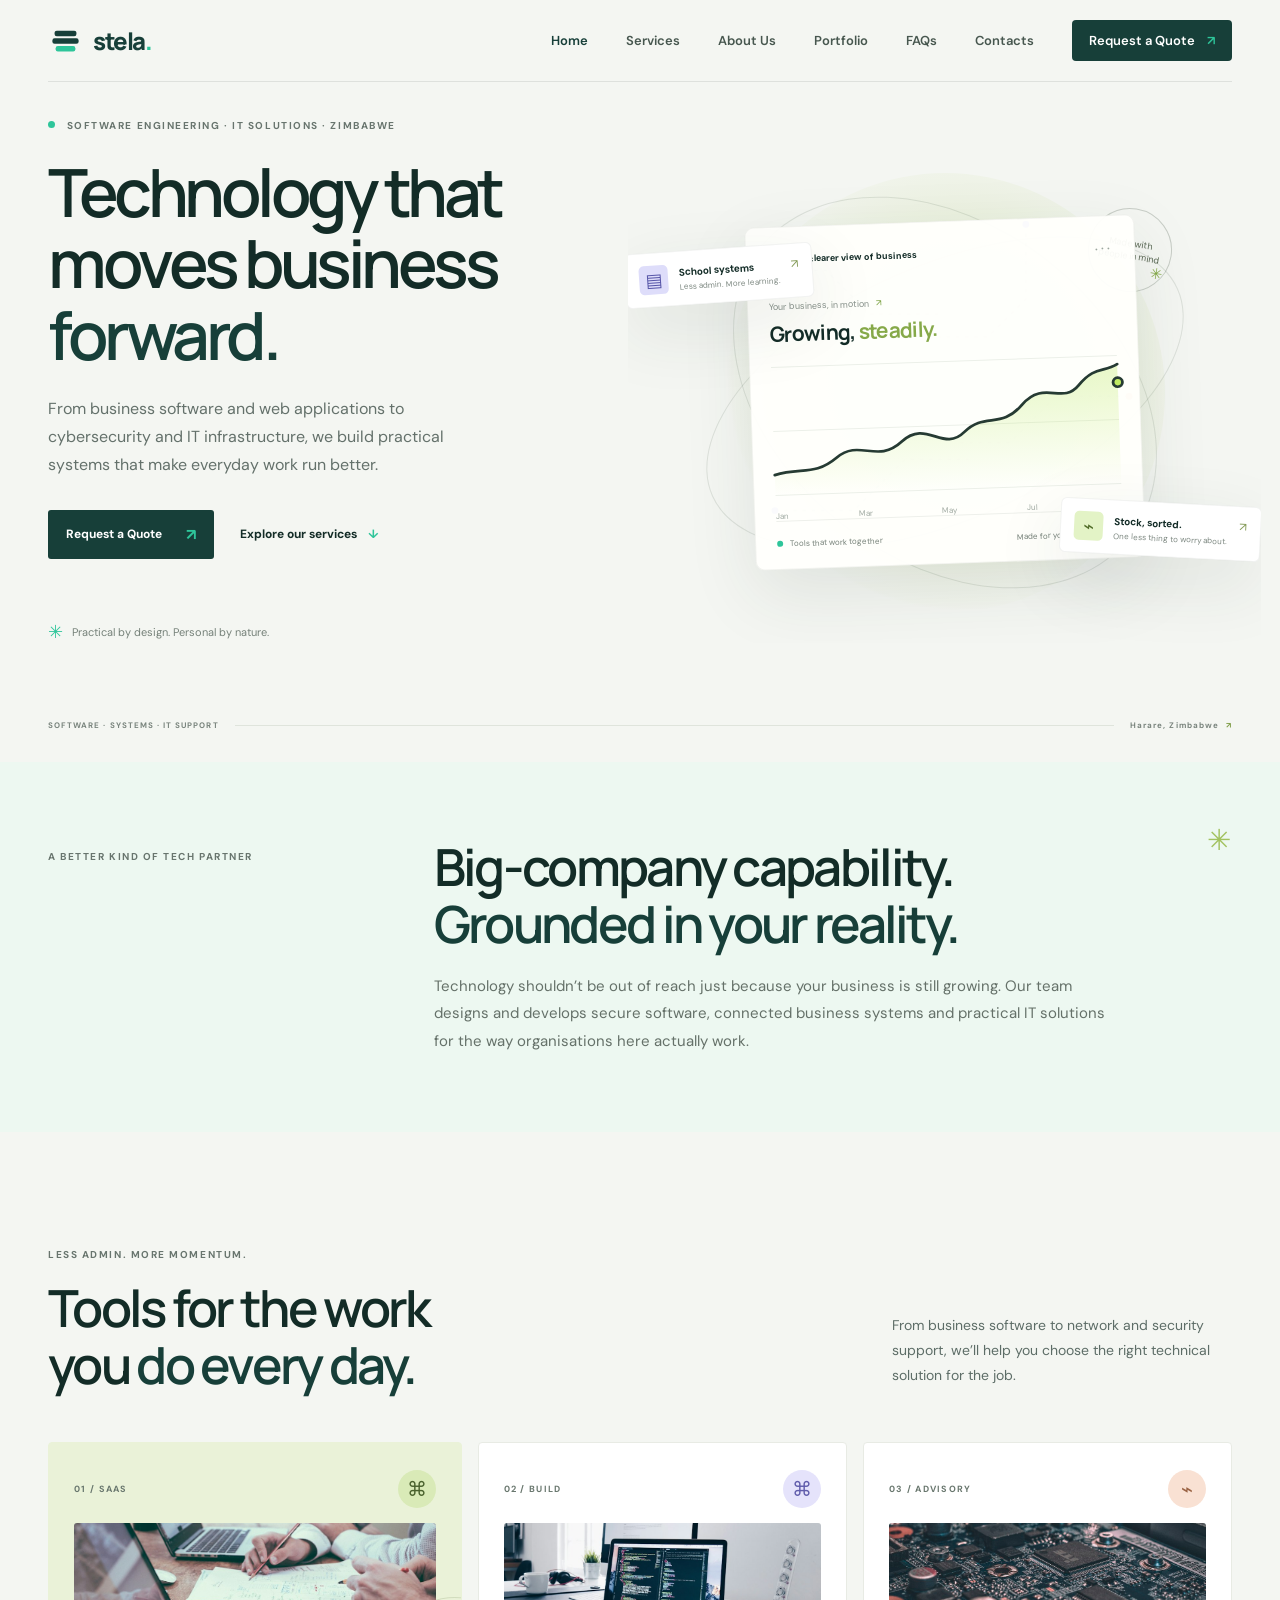
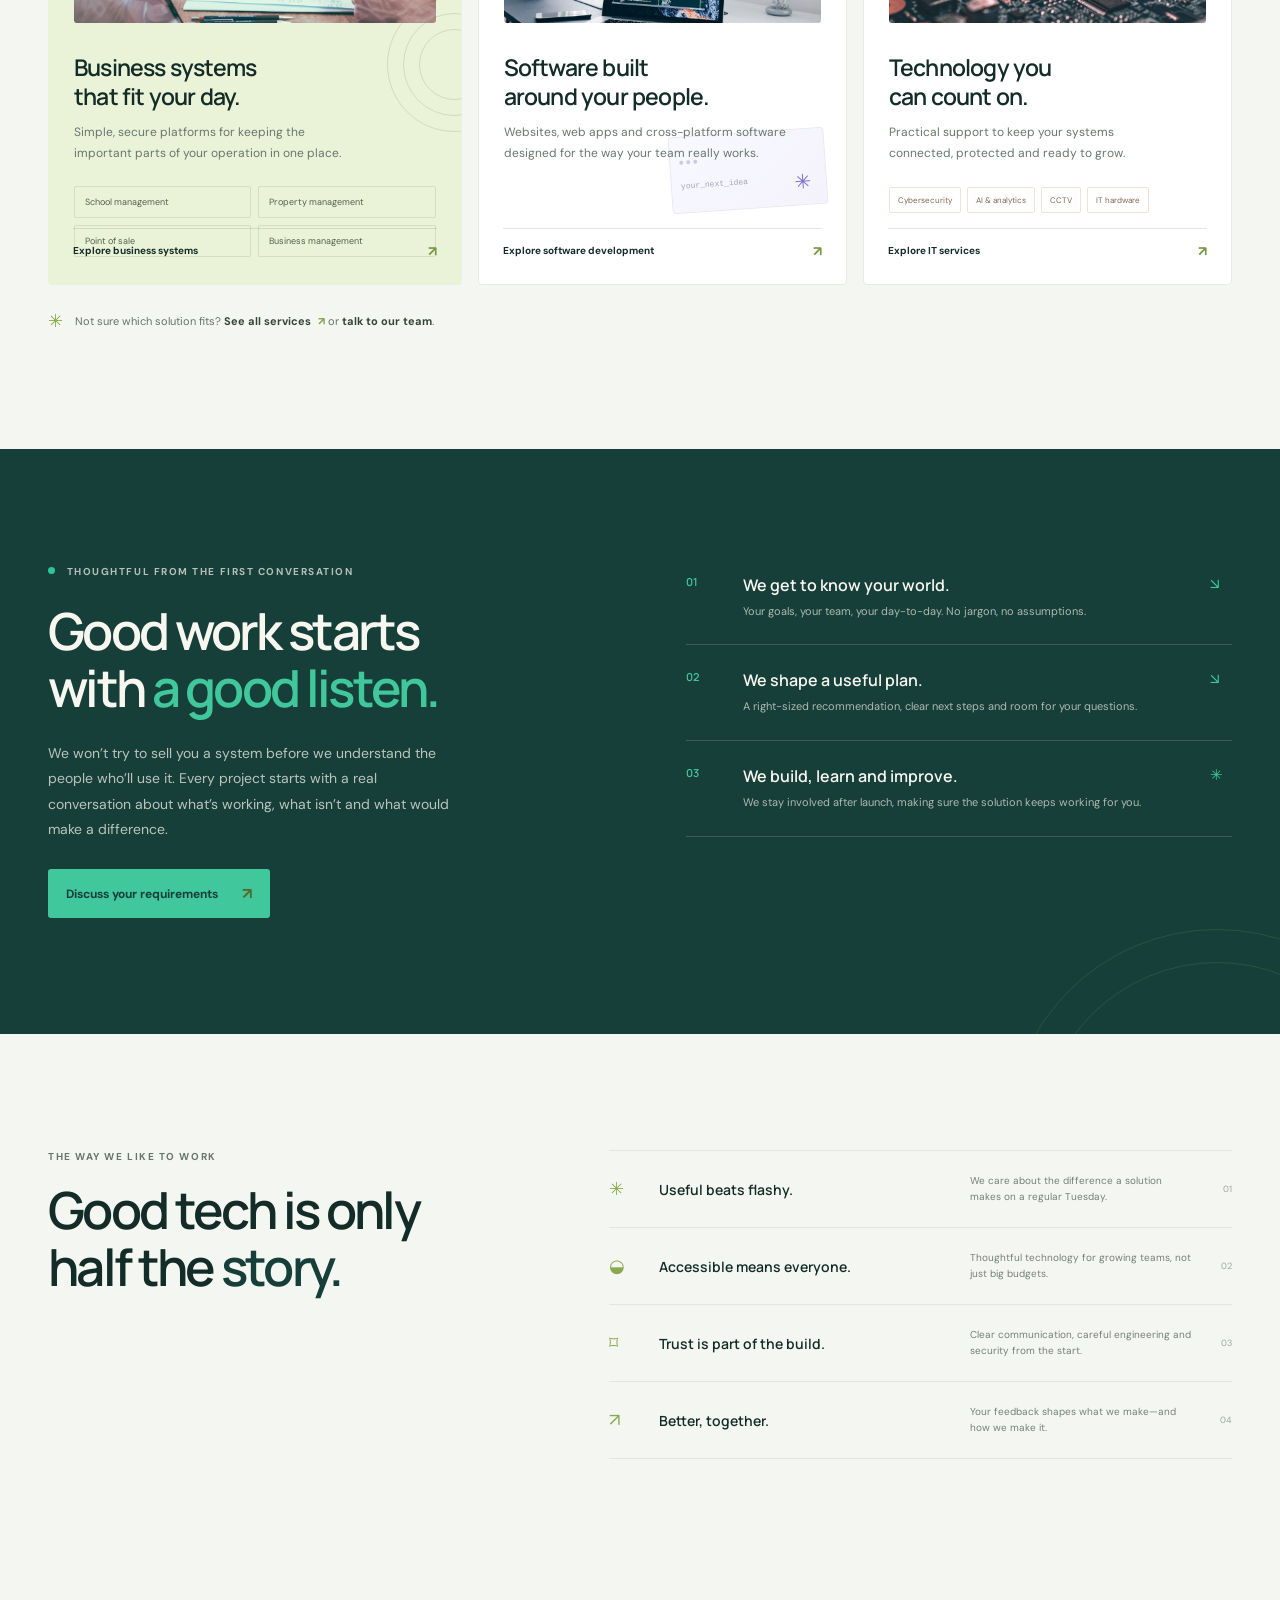
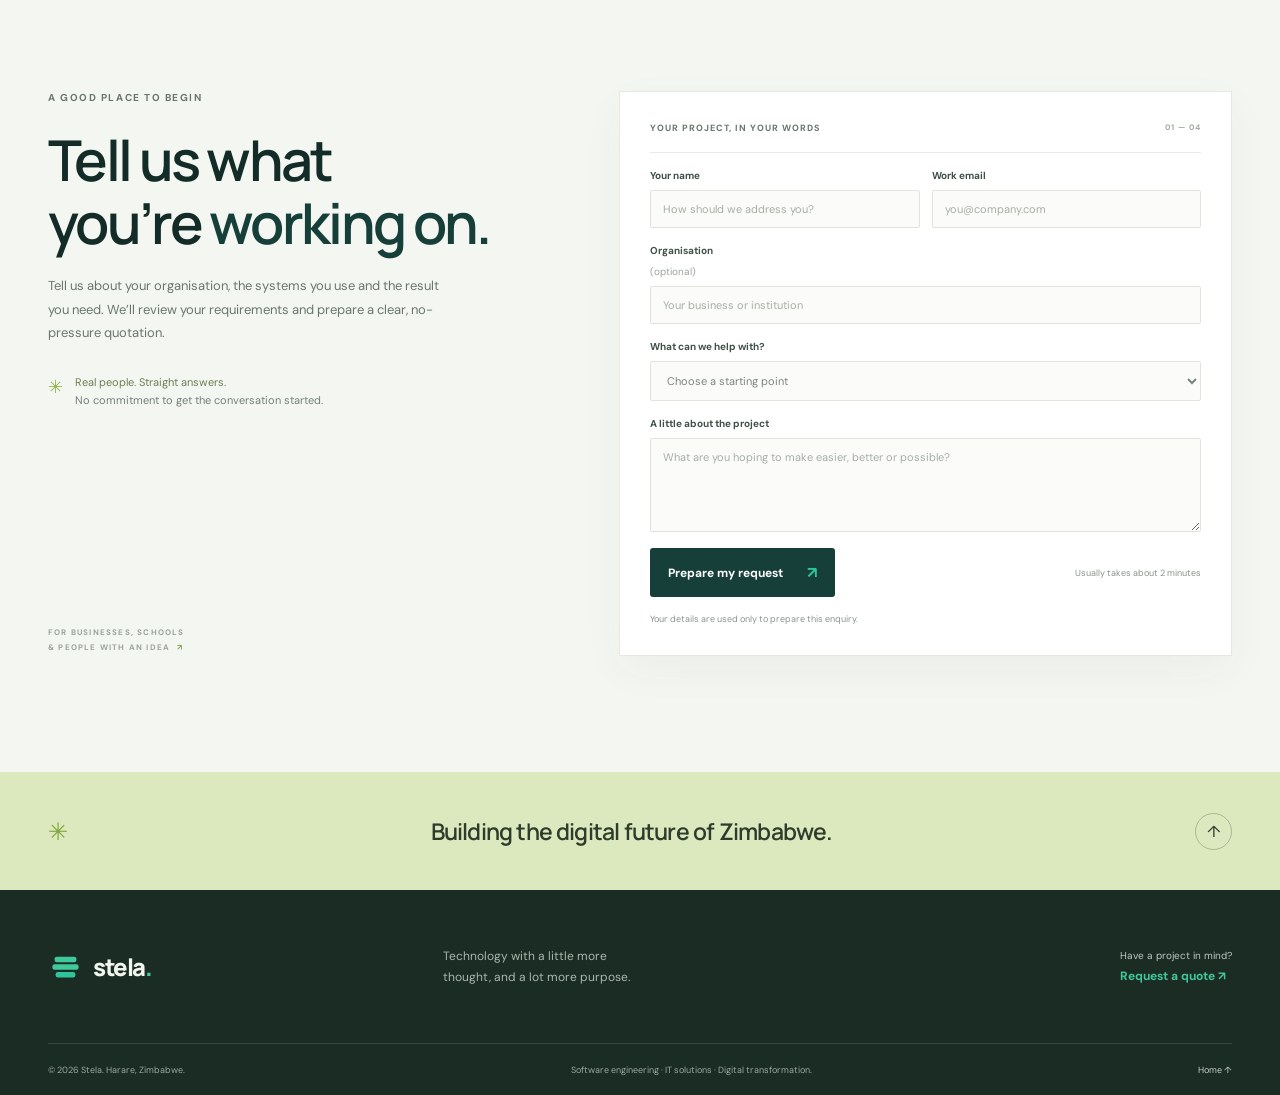
==== commit 001a288b: "New update adding picture and profiles to the webiste" ====
--- a/index.html
+++ b/index.html
@@ -144,6 +144,7 @@
         <div class="solution-grid">
           <article class="solution-card solution-featured reveal">
             <div class="solution-top"><span class="solution-number">01 / SAAS</span><span class="card-icon icon-lime">⌘</span></div>
+            <figure class="solution-photo"><img src="images/business.jpg" alt="Business team reviewing plans together" loading="lazy" /></figure>
             <h3>Business systems<br />that fit your day.</h3>
             <p>Simple, secure platforms for keeping the important parts of your operation in one place.</p>
             <div class="product-list">
@@ -154,6 +155,7 @@
           </article>
           <article class="solution-card reveal">
             <div class="solution-top"><span class="solution-number">02 / BUILD</span><span class="card-icon icon-purple">⌘</span></div>
+            <figure class="solution-photo"><img src="images/software.jpg" alt="Developer working on a web application" loading="lazy" /></figure>
             <h3>Software built<br />around your people.</h3>
             <p>Websites, web apps and cross-platform software designed for the way your team really works.</p>
             <a href="services.html" class="card-link">Explore software development <span aria-hidden="true">↗</span></a>
@@ -161,6 +163,7 @@
           </article>
           <article class="solution-card reveal">
             <div class="solution-top"><span class="solution-number">03 / ADVISORY</span><span class="card-icon icon-peach">⌁</span></div>
+            <figure class="solution-photo"><img src="images/hardware.jpg" alt="Computer hardware and electronic components" loading="lazy" /></figure>
             <h3>Technology you<br />can count on.</h3>
             <p>Practical support to keep your systems connected, protected and ready to grow.</p>
             <div class="service-chips"><span>Cybersecurity</span><span>AI &amp; analytics</span><span>CCTV</span><span>IT hardware</span></div>
@@ -209,30 +212,6 @@
           <article class="value-row reveal"><span class="value-icon">◒</span><h3>Accessible means everyone.</h3><p>Thoughtful technology for growing teams, not just big budgets.</p><span class="value-index">02</span></article>
           <article class="value-row reveal"><span class="value-icon">⌑</span><h3>Trust is part of the build.</h3><p>Clear communication, careful engineering and security from the start.</p><span class="value-index">03</span></article>
           <article class="value-row reveal"><span class="value-icon">↗</span><h3>Better, together.</h3><p>Your feedback shapes what we make—and how we make it.</p><span class="value-index">04</span></article>
-        </div>
-      </section>
-
-      <section class="people section-space" id="people">
-        <div class="section-wrap">
-          <div class="section-heading people-heading reveal">
-            <div><p class="eyebrow">The people behind Stela</p><h2>Made by people.<br /><span>For people.</span></h2></div>
-            <p>Three co-founders with a shared focus on software engineering and dependable IT solutions for organisations across Zimbabwe.</p>
-          </div>
-          <div class="founder-grid">
-            <article class="founder-card reveal">
-              <div class="founder-art founder-art-one"><span class="founder-initials">ZM</span><span class="founder-star">✳</span><span class="founder-orbit"></span></div>
-              <div class="founder-info"><span class="founder-role">CO-FOUNDER · SOFTWARE DEVELOPER</span><h3>Zivaishe Samson Mabeka</h3><p>Builds software solutions, supports digital transformation work and contributes to practical technology systems for organisations.</p><span class="profile-note">Cloud, cybersecurity &amp; enterprise systems</span></div>
-            </article>
-            <article class="founder-card reveal">
-              <div class="founder-art founder-art-two"><span class="founder-initials">SM</span><span class="founder-star">⌘</span><span class="founder-orbit"></span></div>
-              <div class="founder-info"><span class="founder-role">CO-FOUNDER · SOFTWARE DEVELOPER</span><h3>Simbarashe C.K. Marufu</h3><p>Builds web applications, supports IT systems and helps turn data into practical business insight.</p><span class="profile-note">Web development · networks · systems support</span></div>
-            </article>
-            <article class="founder-card reveal">
-              <div class="founder-art founder-art-three"><span class="founder-initials">TM</span><span class="founder-star">↗</span><span class="founder-orbit"></span></div>
-              <div class="founder-info"><span class="founder-role">CO-FOUNDER · SOFTWARE DEVELOPER</span><h3>Tsungirai Mudenge</h3><p>Works across software engineering, data analytics and application design for real-world organisational needs.</p><span class="profile-note">Software engineering · data science · business intelligence</span></div>
-            </article>
-          </div>
-          <p class="people-footnote reveal"><span>✳</span> The Stela team brings together software engineering, data insight and practical IT support.</p>
         </div>
       </section>
 
--- a/styles.css
+++ b/styles.css
@@ -123,6 +123,8 @@
 .solution-card { min-height: 407px; position: relative; overflow: hidden; padding: 27px 25px; background: #fff; border: 1px solid #e8ebe4; border-radius: 4px; }
 .solution-featured { background: #eaf2d8; border-color: #eaf2d8; }
 .solution-top { display: flex; align-items: center; justify-content: space-between; }
+.solution-photo { height: 100px; margin: 15px 0 0; overflow: hidden; border-radius: 3px; }
+.solution-photo img { width: 100%; height: 100%; display: block; object-fit: cover; }
 .solution-number { color: #68766d; font-size: 9px; font-weight: 700; letter-spacing: 1.3px; }
 .card-icon { width: 38px; height: 38px; display: grid; place-items: center; border-radius: 50%; font-size: 20px; }
 .icon-lime { color: #4a622d; background: #d9eab7; }
@@ -180,7 +182,9 @@
 .people-heading { margin-bottom: 42px; }
 .people-heading > p { max-width: 325px; }
 .founder-grid { display: grid; grid-template-columns: repeat(3, 1fr); gap: 17px; }
-.founder-card { overflow: hidden; background: #f9faf5; border: 1px solid rgba(45, 64, 46, .08); }
+.founder-card { display: block; overflow: hidden; color: inherit; background: #f9faf5; border: 1px solid rgba(45, 64, 46, .08); transition: transform .2s ease, box-shadow .2s ease; }
+.founder-card:hover, .founder-card:focus-visible { transform: translateY(-4px); box-shadow: 0 14px 28px rgba(37, 58, 46, .1); }
+.founder-card:focus-visible { outline: 2px solid var(--brand-deep); outline-offset: 3px; }
 .founder-art { height: 190px; position: relative; display: grid; place-items: center; overflow: hidden; }
 .founder-art-one { background: #dce8c8; }
 .founder-art-two { background: #e3e1f3; }
@@ -196,6 +200,43 @@
 .founder-info h3 { margin: 10px 0 5px; font: 600 18px var(--display); letter-spacing: -.5px; }
 .founder-info > p { min-height: 36px; margin: 0; color: #6d786f; font-size: 10px; line-height: 1.65; }
 .profile-note { display: inline-block; margin-top: 16px; padding-top: 11px; border-top: 1px solid #e4e9df; color: #819347; font-size: 9px; font-weight: 600; }
+.story-photo { height: 190px; margin: 26px 0 0; overflow: hidden; border-radius: 3px; }
+.story-photo img { width: 100%; height: 100%; display: block; object-fit: cover; }
+.profile-page-hero { padding-bottom: 58px; }
+.profile-page-back { display: inline-flex; align-items: center; gap: 8px; margin-bottom: 23px; color: #64716b; font-size: 11px; font-weight: 700; }
+.profile-page-back span { color: #829e4a; font-size: 15px; }
+.profile-page-title { margin: 0; font: 600 clamp(43px, 5vw, 66px)/1.08 var(--display); letter-spacing: -3.2px; }
+.profile-page-title span { display: block; margin-top: 9px; color: var(--brand-deep); font-size: .48em; letter-spacing: -.8px; }
+.profile-page-intro { max-width: 720px; margin: 22px 0 0; color: #64716b; font-size: 14px; line-height: 1.8; }
+.profile-page-content { padding-top: 30px; }
+.profile-page-layout { display: grid; grid-template-columns: minmax(0, 1fr) 280px; gap: 42px; align-items: start; }
+.profile-main-column { display: grid; gap: 18px; }
+.profile-section { padding: 27px; background: #fff; border: 1px solid #e6eae1; }
+.profile-section h2 { margin: 0 0 18px; font: 600 21px/1.3 var(--display); letter-spacing: -.5px; }
+.profile-section h3 { margin: 0; font: 600 14px/1.5 var(--display); }
+.profile-section p { margin: 10px 0 0; color: #64716b; font-size: 12px; line-height: 1.8; }
+.profile-section p + p { margin-top: 11px; }
+.profile-timeline { display: grid; gap: 21px; }
+.profile-timeline-item { padding-left: 17px; border-left: 2px solid #dfe9d2; }
+.profile-timeline-meta { margin-top: 4px; color: #7d8c6b; font-size: 10px; font-weight: 600; }
+.profile-timeline-item ul { display: grid; gap: 7px; margin: 10px 0 0; padding-left: 17px; color: #64716b; font-size: 11px; line-height: 1.7; }
+.profile-skills { display: grid; gap: 15px; }
+.profile-skill { padding-bottom: 13px; border-bottom: 1px solid #edf0ea; }
+.profile-skill:last-child { padding-bottom: 0; border-bottom: 0; }
+.profile-skill h3 { font-size: 12px; }
+.profile-skill p { margin-top: 4px; font-size: 11px; }
+.profile-contact { position: sticky; top: 24px; padding: 25px; color: #f5f7ef; background: var(--dark); }
+.profile-contact .detail-index { color: #c0d0b9; }
+.profile-contact h2 { margin: 27px 0 10px; font: 600 23px/1.25 var(--display); }
+.profile-contact > p { margin: 0; color: #bdc9bf; font-size: 11px; line-height: 1.75; }
+.profile-contact-links { display: grid; gap: 13px; margin-top: 23px; }
+.profile-contact-links a { overflow-wrap: anywhere; color: #f4f6ed; font-size: 11px; line-height: 1.5; }
+.profile-contact-links a:hover { color: var(--lime); }
+.profile-contact-links span { display: block; margin-bottom: 3px; color: #b6c8ac; font-size: 8px; font-weight: 700; letter-spacing: 1px; text-transform: uppercase; }
+.profile-contact-links > div { color: #f4f6ed; font-size: 11px; line-height: 1.5; }
+.profile-contact-note { margin: 15px 0 0; color: #bdc9bf; font-size: 10px; line-height: 1.6; }
+.profile-callout { padding: 21px 24px; background: #eaf0df; }
+.profile-callout p { margin: 7px 0 0; color: #56665a; font: 500 15px/1.7 var(--display); }
 .people-footnote { margin: 21px 0 0; color: #667368; font-size: 10px; }
 .people-footnote span { margin-right: 6px; color: #8aa84d; font-size: 14px; }
 
@@ -255,15 +296,17 @@
 .subpage-section { padding-block: 94px; }
 .subpage-tint { background: #eaf0df; }
 .service-detail-grid { display: grid; grid-template-columns: repeat(2, 1fr); gap: 14px; }
-.detail-card { min-height: 235px; display: flex; flex-direction: column; align-items: flex-start; padding: 25px; background: #fff; border: 1px solid #e6eae1; }
+.detail-card { min-height: 320px; display: flex; flex-direction: column; align-items: flex-start; padding: 25px; background: #fff; border: 1px solid #e6eae1; }
+.detail-photo { width: calc(100% + 50px); height: 145px; display: block; margin: -25px -25px 20px; object-fit: cover; }
 .detail-index { color: #7d8c6b; font-size: 9px; font-weight: 700; letter-spacing: 1.2px; }
 .detail-card h3 { margin: 19px 0 9px; font: 600 21px/1.3 var(--display); letter-spacing: -.5px; }
 .detail-card p { margin: 0 0 20px; color: #6b786f; font-size: 12px; line-height: 1.75; }
 .detail-card a { display: flex; justify-content: space-between; gap: 14px; width: 100%; margin-top: auto; padding-top: 12px; border-top: 1px solid #edf0ea; font-size: 10px; font-weight: 700; }
 .detail-card a span { color: #829e4a; font-size: 14px; }
 .service-list { border-top: 1px solid #d5decc; }
-.service-line { display: grid; grid-template-columns: 39px minmax(0, 1fr) auto; align-items: center; gap: 19px; padding: 22px 0; border-bottom: 1px solid #d5decc; }
-.service-line > span:first-child, .principle-card > span, .capability-card > span, .contact-check > span { color: #809648; font: 600 10px var(--display); }
+.service-line { display: grid; grid-template-columns: 100px 39px minmax(0, 1fr) auto; align-items: center; gap: 19px; padding: 22px 0; border-bottom: 1px solid #d5decc; }
+.service-line > img { width: 100px; height: 72px; display: block; object-fit: cover; border-radius: 3px; }
+.service-line > span:first-of-type, .principle-card > span, .capability-card > span, .contact-check > span { color: #809648; font: 600 10px var(--display); }
 .service-line h3 { margin: 0 0 5px; font: 600 15px var(--display); }
 .service-line p { max-width: 670px; margin: 0; color: #6c796f; font-size: 11px; line-height: 1.7; }
 .service-tag { padding: 7px 9px; border: 1px solid #d7dfcd; color: #657652; font-size: 9px; white-space: nowrap; }
@@ -424,8 +467,8 @@
   .section-heading { display: block; margin-bottom: 30px; }
   .section-heading > p { margin-top: 16px; font-size: 13px; }
   .solution-grid { grid-template-columns: 1fr; gap: 12px; }
-  .solution-card, .solution-featured { min-height: 375px; grid-row: auto; }
-  .solution-featured { min-height: 440px; }
+  .solution-card, .solution-featured { min-height: 435px; grid-row: auto; }
+  .solution-featured { min-height: 490px; }
   .product-list { grid-template-columns: 1fr 1fr; max-width: 100%; }
   .solution-card h3 { margin-top: 24px; font-size: 22px; }
   .solution-card > p { max-width: 300px; }
@@ -474,11 +517,26 @@
   .page-hero .eyebrow { margin-bottom: 18px; }
   .page-title { font-size: clamp(44px, 10vw, 65px); letter-spacing: -3px; }
   .page-intro { margin-top: 17px; font-size: 13px; }
+  .profile-page-hero { padding-bottom: 34px; }
+  .profile-page-back { margin-bottom: 19px; }
+  .profile-page-title { font-size: clamp(39px, 9vw, 58px); letter-spacing: -2.5px; }
+  .profile-page-title span { font-size: .48em; }
+  .profile-page-intro { font-size: 13px; }
+  .profile-page-content { padding-top: 15px; padding-bottom: 50px; }
+  .profile-page-layout { grid-template-columns: 1fr; gap: 18px; }
+  .profile-contact { position: static; order: -1; padding: 21px; }
+  .profile-contact h2 { margin-top: 18px; }
+  .profile-section { padding: 21px; }
+  .profile-section h2 { font-size: 19px; }
+  .profile-timeline-item ul { padding-left: 15px; }
+  .profile-callout { margin-bottom: 30px; }
   .subpage-section { padding-block: 68px; }
   .service-detail-grid, .portfolio-grid, .purpose-grid { grid-template-columns: 1fr; gap: 11px; }
-  .detail-card { min-height: 205px; padding: 21px; }
+  .detail-card { min-height: 285px; padding: 21px; }
+  .detail-photo { width: calc(100% + 42px); height: 135px; margin: -21px -21px 17px; }
   .detail-card h3 { margin-top: 15px; font-size: 19px; }
-  .service-line { grid-template-columns: 27px minmax(0, 1fr); gap: 10px; padding: 18px 0; }
+  .service-line { grid-template-columns: 58px 27px minmax(0, 1fr); gap: 10px; padding: 18px 0; }
+  .service-line > img { width: 58px; height: 52px; }
   .service-line h3 { font-size: 13px; }
   .service-line p { font-size: 10px; }
   .service-tag { grid-column: 2; justify-self: start; padding: 5px 7px; font-size: 8px; }
